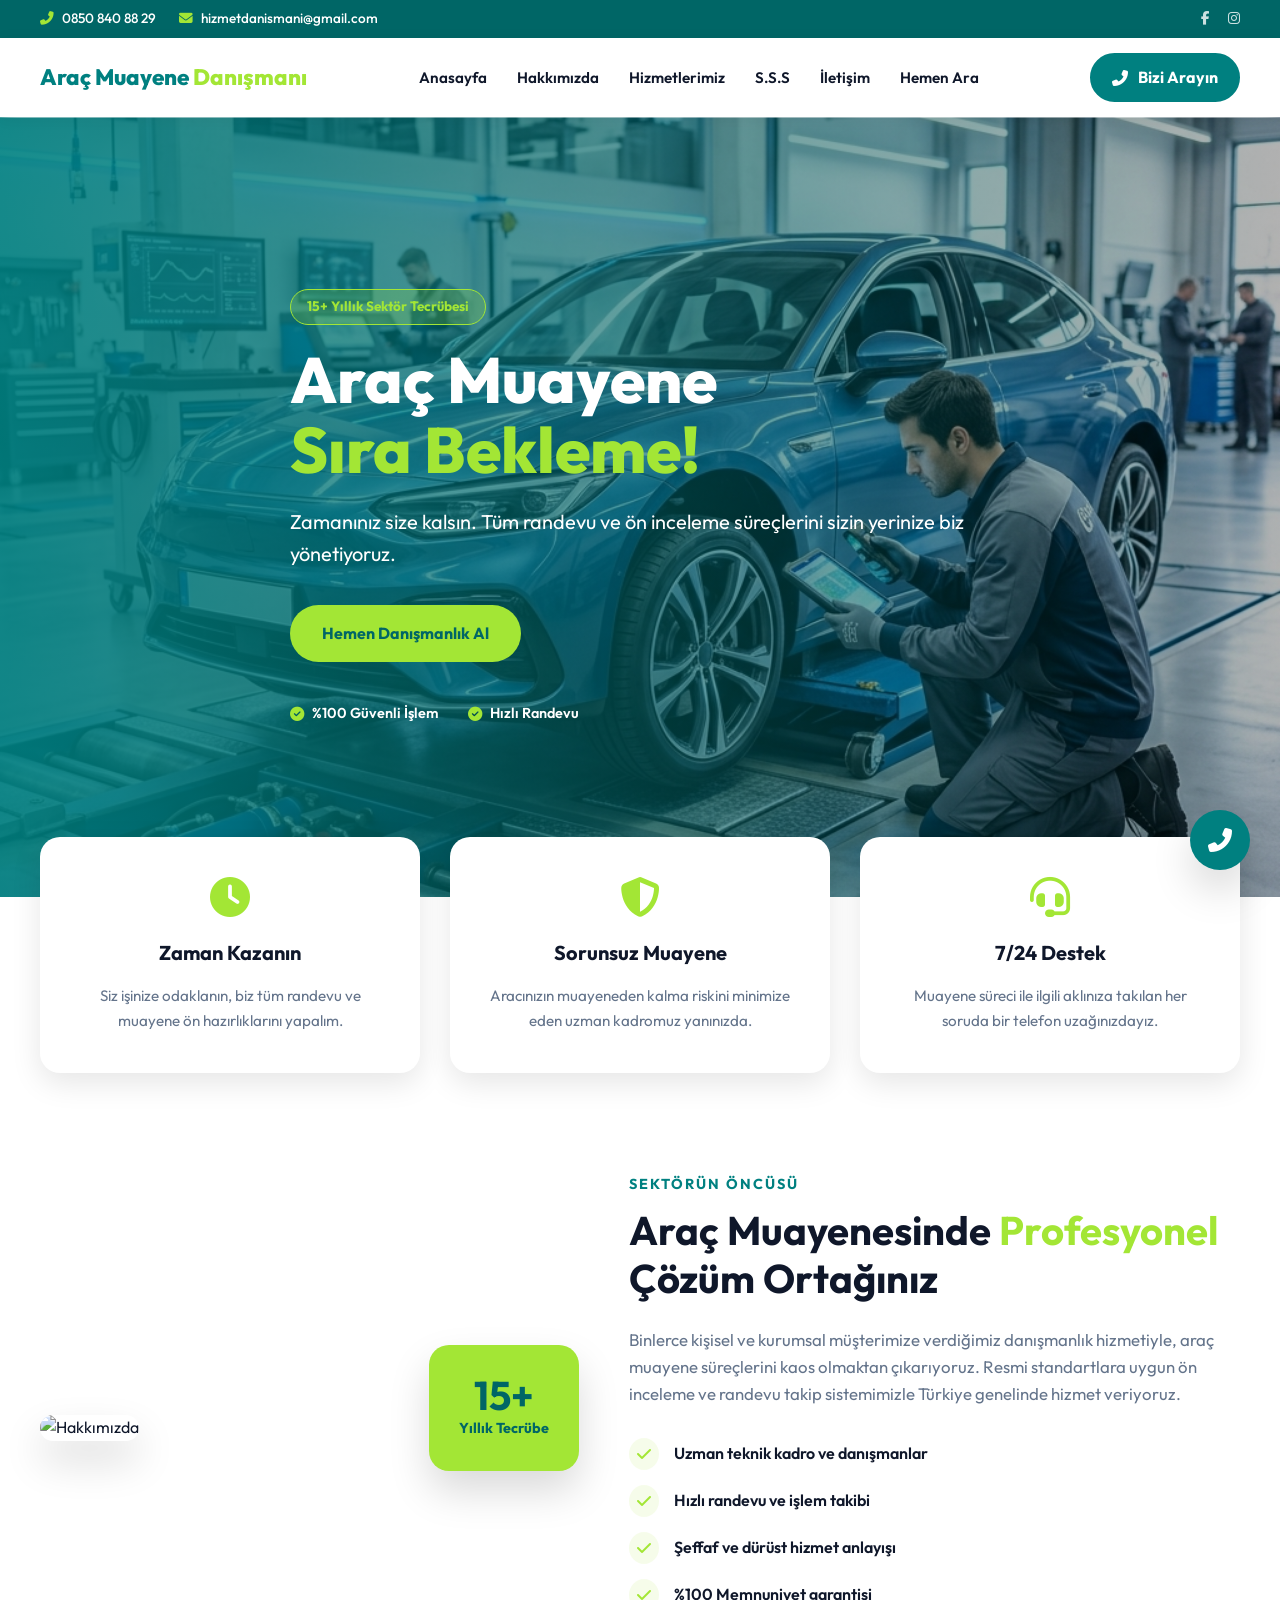
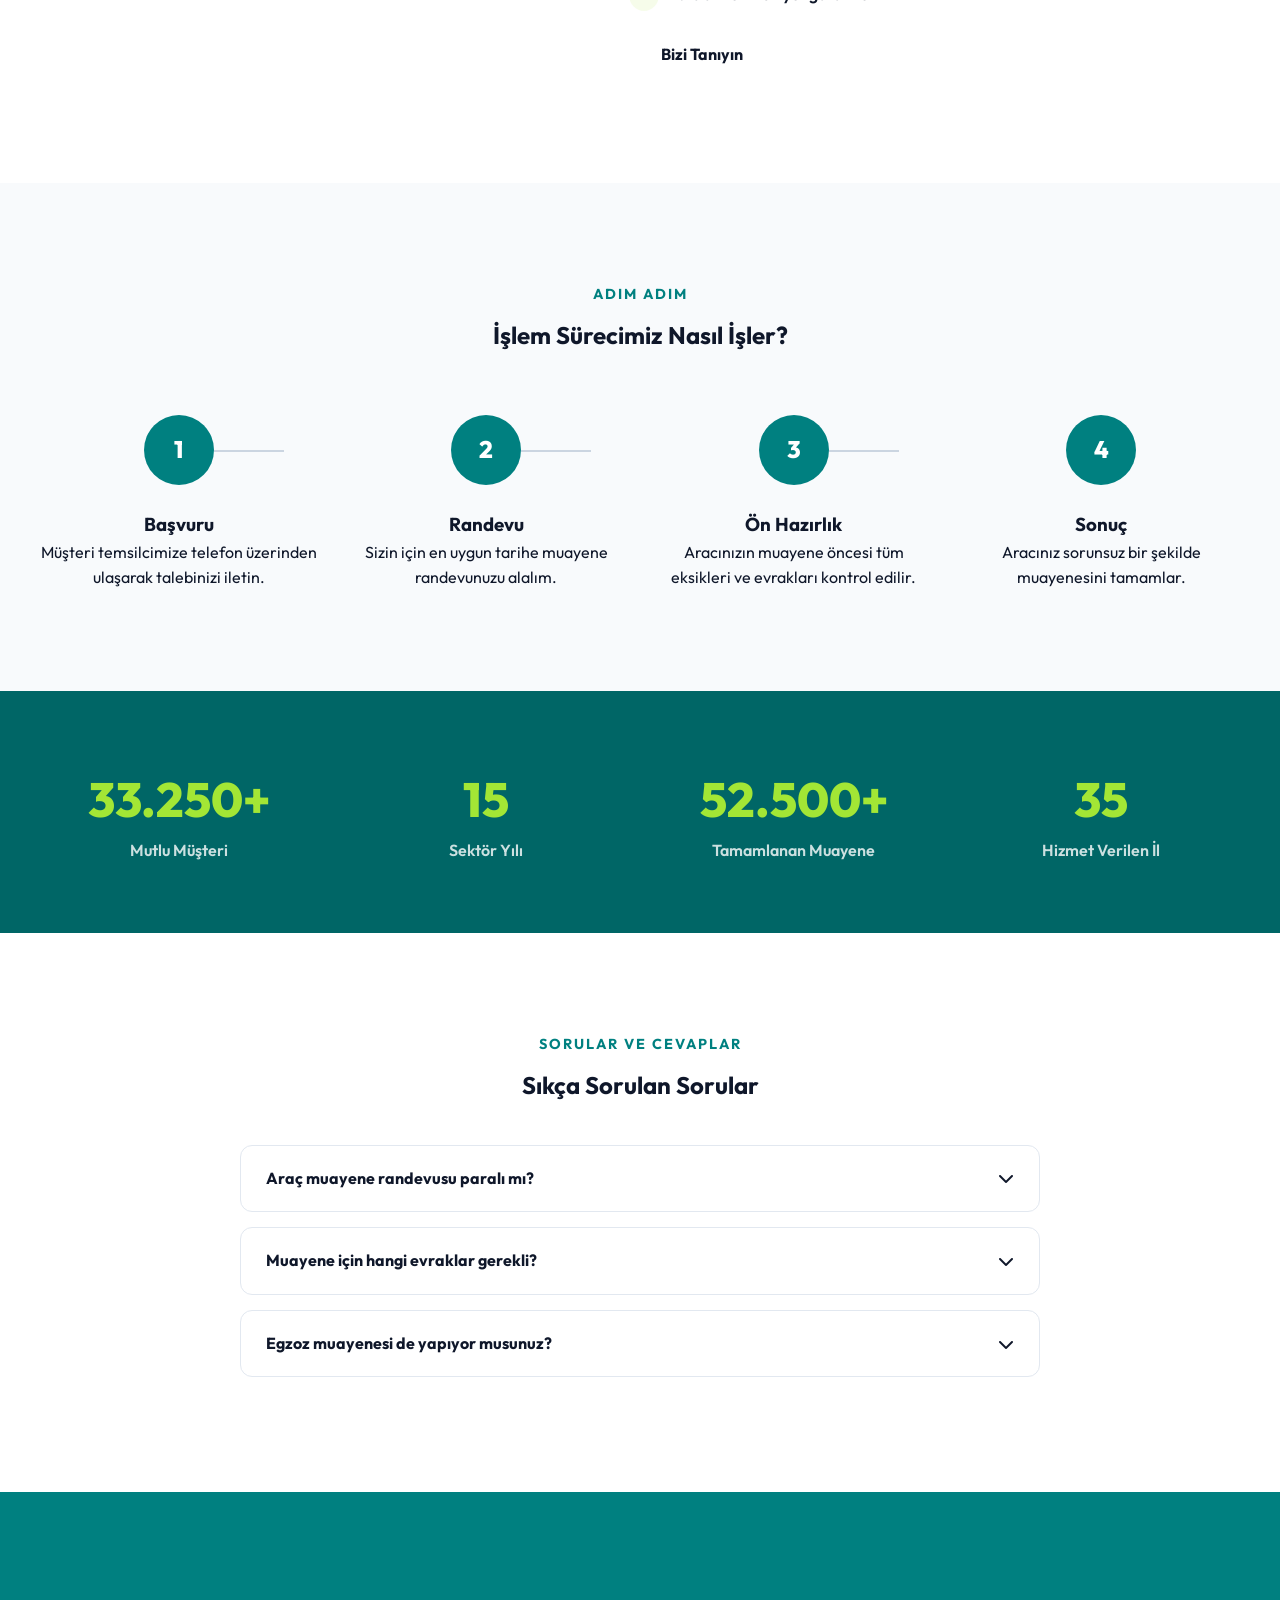
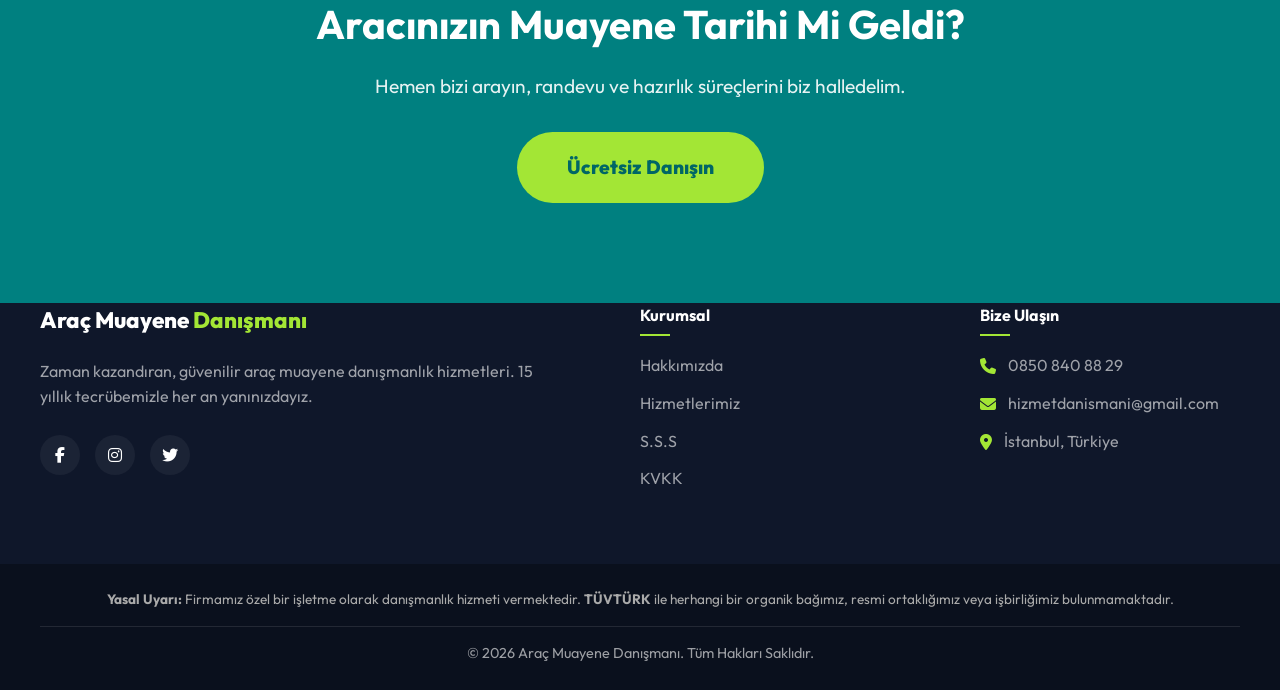
==== index.html @ ea047d19 "refactor: tuvturk kelimeleri kaldirildi" ====
<!DOCTYPE html>
<html lang="tr">

<head>
    <meta charset="UTF-8">
    <meta name="viewport" content="width=device-width, initial-scale=1.0">
    <title>Araç Muayene Danışmanı | Randevu & Ön Muayene Hizmetleri</title>
    <meta name="description"
        content="Araç muayene randevu alma ve danışmanlık hizmetleri. Sıra beklemeden, profesyonel destekle aracınızın muayenesini tamamlayın.">
    <link rel="preconnect" href="https://fonts.googleapis.com">
    <link rel="preconnect" href="https://fonts.gstatic.com" crossorigin>
    <link href="https://fonts.googleapis.com/css2?family=Outfit:wght@300;400;500;600;700;800&display=swap"
        rel="stylesheet">
    <link rel="stylesheet" href="https://cdnjs.cloudflare.com/ajax/libs/font-awesome/6.4.0/css/all.min.css">
    <link rel="stylesheet" href="styles.css">
    <!-- Google tag (gtag.js) -->
    <script async src="https://www.googletagmanager.com/gtag/js?id=AW-17869930121"></script>
    <script>
      window.dataLayer = window.dataLayer || [];
      function gtag(){dataLayer.push(arguments);}
      gtag('js', new Date());

      gtag('config', 'AW-17869930121');
    </script>
</head>

<body>
    <!-- Top Bar -->
    <div class="top-bar">
        <div class="container top-bar-container">
            <div class="top-info">
                <span><i class="fas fa-phone-alt"></i> <a href="tel:08508408829">0850 840 88 29</a></span>
                <span class="hide-mobile"><i class="fas fa-envelope"></i> hizmetdanismani@gmail.com</span>
            </div>
            <div class="top-social hide-mobile">
                <a href="#"><i class="fab fa-facebook-f"></i></a>
                <a href="#"><i class="fab fa-instagram"></i></a>
            </div>
        </div>
    </div>

    <!-- Navbar -->
    <header class="navbar">
        <div class="container navbar-container">
            <a href="#" class="logo">
                <img src="https://muayenedanismanim.com/wp-content/uploads/2023/04/cropped-logo-1.png" alt="Logo"
                    class="logo-img" onerror="this.style.display='none'">
                <span class="logo-text">Araç Muayene <span class="accent">Danışmanı</span></span>
            </a>

            <nav class="nav-links" id="nav-links">
                <ul>
                    <li><a href="#home">Anasayfa</a></li>
                    <li><a href="#hakkimizda">Hakkımızda</a></li>
                    <li><a href="#hizmetler">Hizmetlerimiz</a></li>
                    <li><a href="#sss">S.S.S</a></li>
                    <li><a href="#iletisim">İletişim</a></li>
                    <li class="mobile-only"><a href="tel:08508408829" class="btn-primary">Hemen Ara</a></li>
                </ul>
            </nav>

            <div class="nav-actions">
                <a href="tel:08508408829" class="btn-call hide-mobile">
                    <i class="fas fa-phone-alt"></i>
                    <span>Bizi Arayın</span>
                </a>
                <button class="menu-toggle" id="menu-toggle">
                    <i class="fas fa-bars"></i>
                </button>
            </div>
        </div>
    </header>

    <!-- Hero Section -->
    <section id="home" class="hero">
        <div class="hero-bg">
            <!-- Using the generated high-quality image -->
            <img src="vehicle_inspection_hero_1774608083558.png" alt="Araç Muayene">
        </div>
        <div class="hero-overlay"></div>
        <div class="container hero-container">
            <div class="hero-content">
                <div class="badge fade-in">15+ Yıllık Sektör Tecrübesi</div>
                <h1 class="fade-in-up">Araç Muayene <br><span class="highlight">Sıra Bekleme!</span></h1>
                <p class="fade-in-up">Zamanınız size kalsın. Tüm randevu ve ön inceleme süreçlerini sizin
                    yerinize biz yönetiyoruz.</p>
                <div class="hero-btns fade-in-up">
                    <a href="tel:08508408829" class="btn btn-lime">Hemen Danışmanlık Al</a>
                </div>
                <div class="hero-trust fade-in-up">
                    <div class="trust-item">
                        <i class="fas fa-check-circle"></i>
                        <span>%100 Güvenli İşlem</span>
                    </div>
                    <div class="trust-item">
                        <i class="fas fa-check-circle"></i>
                        <span>Hızlı Randevu</span>
                    </div>
                </div>
            </div>
        </div>
    </section>

    <!-- Info Cards -->
    <section class="info-cards">
        <div class="container grid-3">
            <div class="info-card reveal">
                <i class="fas fa-clock"></i>
                <h3>Zaman Kazanın</h3>
                <p>Siz işinize odaklanın, biz tüm randevu ve muayene ön hazırlıklarını yapalım.</p>
            </div>
            <div class="info-card reveal">
                <i class="fas fa-shield-alt"></i>
                <h3>Sorunsuz Muayene</h3>
                <p>Aracınızın muayeneden kalma riskini minimize eden uzman kadromuz yanınızda.</p>
            </div>
            <div class="info-card reveal">
                <i class="fas fa-headset"></i>
                <h3>7/24 Destek</h3>
                <p>Muayene süreci ile ilgili aklınıza takılan her soruda bir telefon uzağınızdayız.</p>
            </div>
        </div>
    </section>

    <!-- Hakkımızda -->
    <section id="hakkimizda" class="about">
        <div class="container about-container">
            <div class="about-image reveal">
                <img src="https://images.unsplash.com/photo-1486006396193-47101a521a0b?auto=format&fit=crop&q=80&w=1000"
                    alt="Hakkımızda" class="rounded">
                <div class="experience-badge">
                    <strong>15+</strong>
                    <span>Yıllık Tecrübe</span>
                </div>
            </div>
            <div class="about-text reveal">
                <span class="sub-title">Sektörün Öncüsü</span>
                <h2>Araç Muayenesinde <span class="accent">Profesyonel</span> Çözüm Ortağınız</h2>
                <p>Binlerce kişisel ve kurumsal müşterimize verdiğimiz danışmanlık hizmetiyle, araç muayene süreçlerini
                    kaos olmaktan çıkarıyoruz. Resmi standartlara uygun ön inceleme ve randevu takip sistemimizle
                    Türkiye genelinde hizmet veriyoruz.</p>
                <ul class="check-list">
                    <li><i class="fas fa-check"></i> Uzman teknik kadro ve danışmanlar</li>
                    <li><i class="fas fa-check"></i> Hızlı randevu ve işlem takibi</li>
                    <li><i class="fas fa-check"></i> Şeffaf ve dürüst hizmet anlayışı</li>
                    <li><i class="fas fa-check"></i> %100 Memnuniyet garantisi</li>
                </ul>
                <a href="tel:08508408829" class="btn btn-primary">Bizi Tanıyın</a>
            </div>
        </div>
    </section>

    <!-- İşlem Süreci -->
    <section id="hizmetler" class="process-section">
        <div class="container text-center">
            <span class="sub-title">Adım Adım</span>
            <h2>İşlem Sürecimiz Nasıl İşler?</h2>
            <div class="process-grid">
                <div class="process-item reveal">
                    <div class="process-icon">1</div>
                    <h3>Başvuru</h3>
                    <p>Müşteri temsilcimize telefon üzerinden ulaşarak talebinizi iletin.</p>
                </div>
                <div class="process-item reveal">
                    <div class="process-icon">2</div>
                    <h3>Randevu</h3>
                    <p>Sizin için en uygun tarihe muayene randevunuzu alalım.</p>
                </div>
                <div class="process-item reveal">
                    <div class="process-icon">3</div>
                    <h3>Ön Hazırlık</h3>
                    <p>Aracınızın muayene öncesi tüm eksikleri ve evrakları kontrol edilir.</p>
                </div>
                <div class="process-item reveal">
                    <div class="process-icon">4</div>
                    <h3>Sonuç</h3>
                    <p>Aracınız sorunsuz bir şekilde muayenesini tamamlar.</p>
                </div>
            </div>
        </div>
    </section>

    <!-- Stats Counter -->
    <section class="counter-section">
        <div class="container grid-4">
            <div class="counter-item">
                <div class="number" data-target="95000">0</div>
                <p>Mutlu Müşteri</p>
            </div>
            <div class="counter-item">
                <div class="number" data-target="15">0</div>
                <p>Sektör Yılı</p>
            </div>
            <div class="counter-item">
                <div class="number" data-target="150000">0</div>
                <p>Tamamlanan Muayene</p>
            </div>
            <div class="counter-item">
                <div class="number" data-target="81">0</div>
                <p>Hizmet Verilen İl</p>
            </div>
        </div>
    </section>

    <!-- SSS -->
    <section id="sss" class="faq">
        <div class="container">
            <div class="text-center">
                <span class="sub-title">Sorular ve Cevaplar</span>
                <h2>Sıkça Sorulan Sorular</h2>
            </div>
            <div class="faq-container reveal">
                <div class="faq-item">
                    <div class="faq-question">
                        <span>Araç muayene randevusu paralı mı?</span>
                        <i class="fas fa-chevron-down"></i>
                    </div>
                    <div class="faq-answer">
                        <p>Resmi internet sitesi üzerinden randevu almak ücretsizdir. Bizim verdiğimiz hizmet;
                            randevu takibi, muayene öncesi teknik danışmanlık ve süreç yönetimi içeren bir danışmanlık
                            hizmetidir.</p>
                    </div>
                </div>
                <div class="faq-item">
                    <div class="faq-question">
                        <span>Muayene için hangi evraklar gerekli?</span>
                        <i class="fas fa-chevron-down"></i>
                    </div>
                    <div class="faq-answer">
                        <p>Ruhsat, geçerli trafik sigortası ve temsil ettiğiniz şahıs/firma adına gerekli belgeler
                            gereklidir. Danışmanlarımız size özel döküman listesini iletecektir.</p>
                    </div>
                </div>
                <div class="faq-item">
                    <div class="faq-question">
                        <span>Egzoz muayenesi de yapıyor musunuz?</span>
                        <i class="fas fa-chevron-down"></i>
                    </div>
                    <div class="faq-answer">
                        <p>Egzoz emisyon ölçümü süreçleri hakkında sizi bilgilendiriyor ve en hızlı şekilde çözüm
                            almanızı sağlıyoruz.</p>
                    </div>
                </div>
            </div>
        </div>
    </section>

    <!-- CTA Banner -->
    <section class="cta-banner">
        <div class="container text-center">
            <h2>Aracınızın Muayene Tarihi Mi Geldi?</h2>
            <p>Hemen bizi arayın, randevu ve hazırlık süreçlerini biz halledelim.</p>
            <a href="tel:08508408829" class="btn btn-lime-big">Ücretsiz Danışın</a>
        </div>
    </section>

    <!-- Footer -->
    <footer id="iletisim" class="footer">
        <div class="container footer-grid">
            <div class="footer-brand">
                <h3 class="logo-text">Araç Muayene <span class="accent">Danışmanı</span></h3>
                <p>Zaman kazandıran, güvenilir araç muayene danışmanlık hizmetleri. 15 yıllık tecrübemizle her an
                    yanınızdayız.</p>
                <div class="social-links-footer">
                    <a href="#"><i class="fab fa-facebook-f"></i></a>
                    <a href="#"><i class="fab fa-instagram"></i></a>
                    <a href="#"><i class="fab fa-twitter"></i></a>
                </div>
            </div>
            <div class="footer-links">
                <h4>Kurumsal</h4>
                <ul>
                    <li><a href="#hakkimizda">Hakkımızda</a></li>
                    <li><a href="#hizmetler">Hizmetlerimiz</a></li>
                    <li><a href="#sss">S.S.S</a></li>
                    <li><a href="#">KVKK</a></li>
                </ul>
            </div>
            <div class="footer-contact">
                <h4>Bize Ulaşın</h4>
                <ul>
                    <li><i class="fas fa-phone"></i> <a href="tel:08508408829">0850 840 88 29</a></li>
                    <li><i class="fas fa-envelope"></i> hizmetdanismani@gmail.com</li>
                    <li><i class="fas fa-map-marker-alt"></i> İstanbul, Türkiye</li>
                </ul>
            </div>
        </div>
        <div class="footer-bottom">
            <div class="container">
                <p
                    style="color: #aaa; font-size: 0.85rem; margin-bottom: 15px; border-bottom: 1px solid rgba(255, 255, 255, 0.1); padding-bottom: 15px;">
                    <strong>Yasal Uyarı:</strong> Firmamız özel bir işletme olarak danışmanlık hizmeti vermektedir.
                    <strong>TÜVTÜRK</strong> ile herhangi bir organik bağımız, resmi ortaklığımız veya işbirliğimiz
                    bulunmamaktadır.
                </p>
                <p>&copy; 2026 Araç Muayene Danışmanı. Tüm Hakları Saklıdır.</p>
            </div>
        </div>
    </footer>

    <!-- Floating Actions -->
    <div class="floating-container">
        <a href="tel:08508408829" class="floating-btn phone-btn" title="Bizi Arayın">
            <i class="fas fa-phone-alt"></i>
            <span class="btn-tooltip">Hemen Ara!</span>
        </a>
    </div>

    <script src="main.js"></script>
</body>

</html>
---- styles.css ----
:root {
    --primary: #008080;
    /* Teal */
    --primary-dark: #006666;
    --primary-light: #00a0a0;
    --secondary: #A3E635;
    /* Lime Green */
    --secondary-dark: #84CC16;
    --white: #ffffff;
    --black: #0f172a;
    --gray-light: #f8fafc;
    --gray: #64748b;
    --accent: #EAB308;
    --shadow: 0 10px 30px rgba(0, 0, 0, 0.1);
    --shadow-lg: 0 20px 40px rgba(0, 0, 0, 0.15);
    --transition: all 0.4s cubic-bezier(0.165, 0.84, 0.44, 1);
}

* {
    margin: 0;
    padding: 0;
    box-sizing: border-box;
}

body {
    font-family: 'Outfit', sans-serif;
    color: var(--black);
    line-height: 1.6;
    overflow-x: hidden;
    background: var(--white);
    scroll-behavior: smooth;
}

.container {
    max-width: 1240px;
    margin: 0 auto;
    padding: 0 20px;
}

img {
    max-width: 100%;
    height: auto;
}

a {
    text-decoration: none;
    color: inherit;
    transition: var(--transition);
}

ul {
    list-style: none;
}

.text-center {
    text-align: center;
}

.accent {
    color: var(--secondary);
}

.sub-title {
    display: block;
    font-weight: 700;
    font-size: 0.9rem;
    color: var(--primary);
    text-transform: uppercase;
    margin-bottom: 10px;
    letter-spacing: 2px;
}

/* ========== TOP BAR ========== */
.top-bar {
    background: var(--primary-dark);
    color: var(--white);
    padding: 8px 0;
    font-size: 0.85rem;
    font-weight: 500;
}

.top-bar-container {
    display: flex;
    justify-content: space-between;
    align-items: center;
}

.top-info span {
    margin-right: 20px;
}

.top-info i {
    color: var(--secondary);
    margin-right: 5px;
}

.top-social a {
    margin-left: 15px;
    opacity: 0.8;
}

.top-social a:hover {
    opacity: 1;
    color: var(--secondary);
}

/* ========== NAVBAR ========== */
.navbar {
    background: rgba(255, 255, 255, 0.95);
    backdrop-filter: blur(10px);
    padding: 15px 0;
    position: sticky;
    top: 0;
    z-index: 1000;
    box-shadow: 0 2px 15px rgba(0, 0, 0, 0.05);
}

.navbar-container {
    display: flex;
    justify-content: space-between;
    align-items: center;
}

.logo-text {
    font-size: 1.4rem;
    font-weight: 800;
    color: var(--primary);
}

.nav-links ul {
    display: flex;
    gap: 30px;
}

.nav-links a {
    font-weight: 600;
    font-size: 0.95rem;
    color: var(--black);
}

.nav-links a:hover {
    color: var(--primary);
}

.btn-call {
    background: var(--primary);
    color: var(--white);
    padding: 10px 20px;
    border-radius: 50px;
    font-weight: 700;
    display: flex;
    align-items: center;
    gap: 10px;
    border: 2px solid var(--primary);
}

.btn-call:hover {
    background: transparent;
    color: var(--primary);
}

.menu-toggle {
    display: none;
    font-size: 1.5rem;
    background: none;
    border: none;
    cursor: pointer;
}

/* ========== HERO ========== */
.hero {
    height: calc(100vh - 120px);
    min-height: 600px;
    position: relative;
    display: flex;
    align-items: center;
    color: var(--white);
    overflow: hidden;
}

.hero-bg {
    position: absolute;
    top: 0;
    left: 0;
    width: 100%;
    height: 100%;
    z-index: -1;
}

.hero-bg img {
    width: 100%;
    height: 100%;
    object-fit: cover;
}

.hero-overlay {
    position: absolute;
    top: 0;
    left: 0;
    width: 100%;
    height: 100%;
    background: linear-gradient(to right, rgba(0, 128, 128, 0.9), rgba(0, 0, 0, 0.3));
    z-index: 0;
}

.hero-container {
    position: relative;
    z-index: 1;
}

.hero-content {
    max-width: 700px;
}

.hero-content h1 {
    font-size: 4rem;
    font-weight: 800;
    line-height: 1.1;
    margin-bottom: 20px;
}

.hero-content .highlight {
    color: var(--secondary);
}

.hero-content p {
    font-size: 1.25rem;
    margin-bottom: 35px;
    font-weight: 400;
    opacity: 0.9;
}

.badge {
    display: inline-block;
    background: rgba(163, 230, 53, 0.2);
    border: 1px solid var(--secondary);
    color: var(--secondary);
    padding: 6px 16px;
    border-radius: 50px;
    font-weight: 700;
    font-size: 0.85rem;
    margin-bottom: 20px;
}

.btn {
    padding: 16px 32px;
    border-radius: 50px;
    font-weight: 700;
    display: inline-block;
    font-size: 1rem;
}

.btn-lime {
    background: var(--secondary);
    color: var(--primary-dark);
}

.btn-lime:hover {
    background: var(--white);
    transform: translateY(-5px);
    box-shadow: 0 10px 20px rgba(163, 230, 53, 0.3);
}

.btn-outline {
    border: 2px solid var(--white);
    color: var(--white);
    margin-left: 20px;
}

.btn-outline:hover {
    background: var(--white);
    color: var(--primary);
}

.hero-trust {
    display: flex;
    gap: 30px;
    margin-top: 40px;
}

.trust-item {
    display: flex;
    align-items: center;
    gap: 8px;
    font-weight: 600;
    font-size: 0.9rem;
}

.trust-item i {
    color: var(--secondary);
}

/* ========== INFO CARDS ========== */
.info-cards {
    padding: 0;
    margin-top: -60px;
    position: relative;
    z-index: 10;
}

.grid-3 {
    display: grid;
    grid-template-columns: repeat(3, 1fr);
    gap: 30px;
}

.info-card {
    background: var(--white);
    padding: 40px;
    border-radius: 20px;
    box-shadow: var(--shadow);
    text-align: center;
    transition: var(--transition);
}

.info-card:hover {
    transform: translateY(-10px);
    box-shadow: var(--shadow-lg);
}

.info-card i {
    font-size: 2.5rem;
    color: var(--secondary);
    margin-bottom: 20px;
    display: block;
}

.info-card h3 {
    font-size: 1.25rem;
    margin-bottom: 15px;
}

.info-card p {
    color: var(--gray);
    font-size: 0.95rem;
}

/* ========== ABOUT SECTION ========== */
section {
    padding: 100px 0;
}

.about-container {
    display: flex;
    align-items: center;
    gap: 80px;
}

.about-image {
    flex: 1;
    position: relative;
}

.rounded {
    border-radius: 30px;
    box-shadow: var(--shadow-lg);
}

.experience-badge {
    position: absolute;
    bottom: -30px;
    right: -30px;
    background: var(--secondary);
    padding: 30px;
    border-radius: 20px;
    text-align: center;
    box-shadow: var(--shadow-lg);
}

.experience-badge strong {
    font-size: 2.5rem;
    display: block;
    line-height: 1;
    color: var(--primary-dark);
}

.experience-badge span {
    font-weight: 700;
    font-size: 0.9rem;
    color: var(--primary-dark);
}

.about-text {
    flex: 1.2;
}

.about-text h2 {
    font-size: 2.5rem;
    margin-bottom: 25px;
    line-height: 1.2;
}

.about-text p {
    margin-bottom: 30px;
    color: var(--gray);
    font-size: 1.05rem;
}

.check-list li {
    margin-bottom: 15px;
    font-weight: 600;
    display: flex;
    align-items: center;
    gap: 15px;
}

.check-list i {
    color: var(--secondary);
    background: rgba(163, 230, 53, 0.1);
    padding: 8px;
    border-radius: 50%;
}

/* ========== PROCESS SECTION ========== */
.process-section {
    background: var(--gray-light);
}

.process-grid {
    display: grid;
    grid-template-columns: repeat(4, 1fr);
    gap: 30px;
    margin-top: 60px;
}

.process-item {
    text-align: center;
}

.process-icon {
    width: 70px;
    height: 70px;
    background: var(--primary);
    color: var(--white);
    border-radius: 50%;
    display: flex;
    align-items: center;
    justify-content: center;
    font-size: 1.5rem;
    font-weight: 800;
    margin: 0 auto 25px;
    position: relative;
}

.process-item:not(:last-child) .process-icon::after {
    content: '';
    position: absolute;
    top: 50%;
    left: 100%;
    width: 100%;
    height: 2px;
    background: #cbd5e1;
    z-index: -1;
}

/* ========== STATS COUNTER ========== */
.counter-section {
    background: var(--primary-dark);
    color: var(--white);
    text-align: center;
    padding: 70px 0;
}

.grid-4 {
    display: grid;
    grid-template-columns: repeat(4, 1fr);
    gap: 30px;
}

.counter-item .number {
    font-size: 3rem;
    font-weight: 800;
    color: var(--secondary);
}

.counter-item p {
    font-weight: 600;
    opacity: 0.8;
}

/* ========== FAQ ========== */
.faq-container {
    max-width: 800px;
    margin: 40px auto 0;
}

.faq-item {
    background: var(--white);
    border: 1px solid #e2e8f0;
    border-radius: 12px;
    margin-bottom: 15px;
    overflow: hidden;
}

.faq-question {
    padding: 20px 25px;
    display: flex;
    justify-content: space-between;
    align-items: center;
    cursor: pointer;
    font-weight: 700;
    transition: var(--transition);
}

.faq-question:hover {
    background: #f1f5f9;
}

.faq-answer {
    padding: 0 25px;
    max-height: 0;
    overflow: hidden;
    transition: all 0.4s ease;
    background: #f8fafc;
}

.faq-item.active .faq-answer {
    padding: 20px 25px;
    max-height: 200px;
}

.faq-item.active .faq-question i {
    transform: rotate(180deg);
    color: var(--primary);
}

/* ========== CTA BANNER ========== */
.cta-banner {
    background: var(--primary);
    color: var(--white);
    position: relative;
}

.cta-banner h2 {
    font-size: 2.5rem;
    margin-bottom: 15px;
}

.cta-banner p {
    font-size: 1.2rem;
    margin-bottom: 30px;
    opacity: 0.9;
}

.btn-lime-big {
    background: var(--secondary);
    color: var(--primary-dark);
    padding: 20px 50px;
    font-size: 1.2rem;
    border-radius: 50px;
    font-weight: 800;
    display: inline-block;
}

.btn-lime-big:hover {
    transform: scale(1.05);
    box-shadow: var(--shadow-lg);
}

/* ========== FOOTER ========== */
.footer {
    background: var(--black);
    color: rgba(255, 255, 255, 0.6);
    padding-bottom: 0;
}

.footer-grid {
    display: grid;
    grid-template-columns: 2fr 1fr 1fr;
    gap: 80px;
    padding-bottom: 60px;
}

.footer-brand h3 {
    color: var(--white);
    margin-bottom: 20px;
}

.social-links-footer {
    display: flex;
    gap: 15px;
    margin-top: 25px;
}

.social-links-footer a {
    width: 40px;
    height: 40px;
    background: rgba(255, 255, 255, 0.05);
    border-radius: 50%;
    display: flex;
    align-items: center;
    justify-content: center;
    color: var(--white);
}

.social-links-footer a:hover {
    background: var(--secondary);
    color: var(--primary-dark);
}

.footer h4 {
    color: var(--white);
    margin-bottom: 25px;
    font-weight: 700;
    position: relative;
}

.footer h4::after {
    content: '';
    position: absolute;
    left: 0;
    bottom: -8px;
    width: 30px;
    height: 2px;
    background: var(--secondary);
}

.footer ul li {
    margin-bottom: 12px;
}

.footer ul li a:hover {
    color: var(--white);
    padding-left: 5px;
}

.footer-contact li {
    display: flex;
    align-items: flex-start;
    gap: 12px;
    margin-bottom: 20px;
}

.footer-contact i {
    color: var(--secondary);
    margin-top: 5px;
}

.footer-bottom {
    background: rgba(0, 0, 0, 0.3);
    padding: 25px 0;
    text-align: center;
    font-size: 0.9rem;
}

/* ========== FLOATING ACTIONS ========== */
.floating-container {
    position: fixed;
    bottom: 30px;
    right: 30px;
    display: flex;
    flex-direction: column;
    gap: 15px;
    z-index: 1000;
}

.floating-btn {
    width: 60px;
    height: 60px;
    border-radius: 50%;
    display: flex;
    align-items: center;
    justify-content: center;
    font-size: 1.5rem;
    color: var(--white);
    box-shadow: var(--shadow-lg);
    transition: var(--transition);
}

.phone-btn {
    background: var(--primary);
}

.whatsapp-btn {
    background: #25d366;
}

.floating-btn:hover {
    transform: scale(1.1) rotate(5deg);
}

.btn-tooltip {
    position: absolute;
    right: 80px;
    background: var(--primary);
    color: var(--white);
    padding: 8px 16px;
    border-radius: 10px;
    font-size: 0.85rem;
    font-weight: 700;
    white-space: nowrap;
    visibility: hidden;
    opacity: 0;
    transition: 0.3s;
}

.floating-btn:hover .btn-tooltip {
    visibility: visible;
    opacity: 1;
    right: 75px;
}

/* ========== RESPONSIVE ========== */
@media (max-width: 1024px) {
    .hero-content h1 {
        font-size: 3rem;
    }

    .grid-3 {
        grid-template-columns: repeat(2, 1fr);
    }

    .about-container {
        flex-direction: column;
        gap: 50px;
    }

    .process-grid {
        grid-template-columns: repeat(2, 1fr);
    }

    .process-item:nth-child(even) .process-icon::after {
        display: none;
    }
}

@media (max-width: 768px) {
    .hide-mobile {
        display: none;
    }

    .navbar-container {
        padding: 0 15px;
    }

    .menu-toggle {
        display: block;
    }

    .nav-links {
        position: fixed;
        top: 100%;
        left: 0;
        width: 100%;
        background: var(--white);
        padding: 30px;
        display: none;
        box-shadow: var(--shadow);
    }

    .nav-links.active {
        display: block;
    }

    .nav-links ul {
        flex-direction: column;
        gap: 15px;
        text-align: center;
    }

    .hero-content h1 {
        font-size: 2.5rem;
    }

    .hero-btns {
        flex-direction: column;
        gap: 15px;
    }

    .btn-outline {
        margin-left: 0;
    }

    .grid-4 {
        grid-template-columns: repeat(2, 1fr);
    }

    .footer-grid {
        grid-template-columns: 1fr;
        gap: 40px;
    }
}

/* Animations */
.reveal {
    opacity: 0;
    transform: translateY(40px);
    transition: 0.8s ease-out;
}

.reveal.active {
    opacity: 1;
    transform: translateY(0);
}

@keyframes fadeInUp {
    from {
        opacity: 0;
        transform: translateY(30px);
    }

    to {
        opacity: 1;
        transform: translateY(0);
    }
}

.fade-in-up {
    animation: fadeInUp 0.8s ease forwards;
}
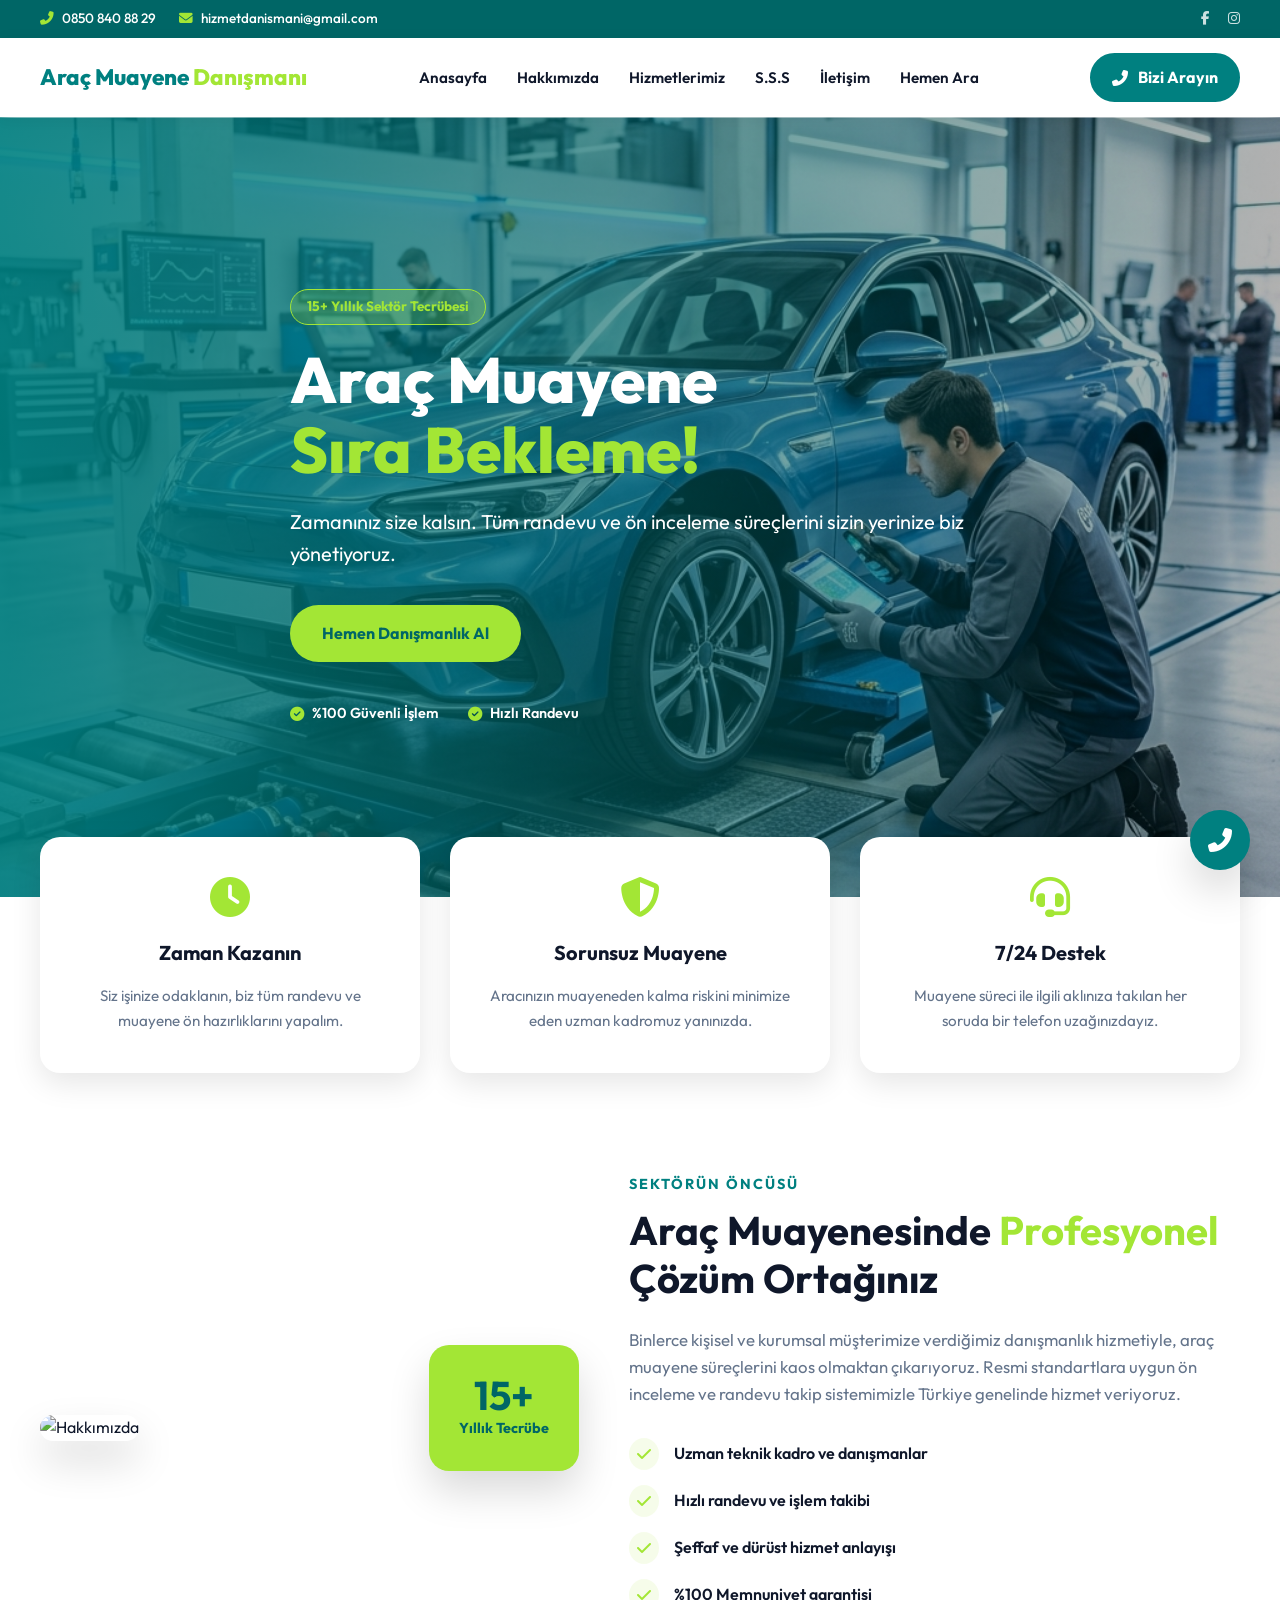
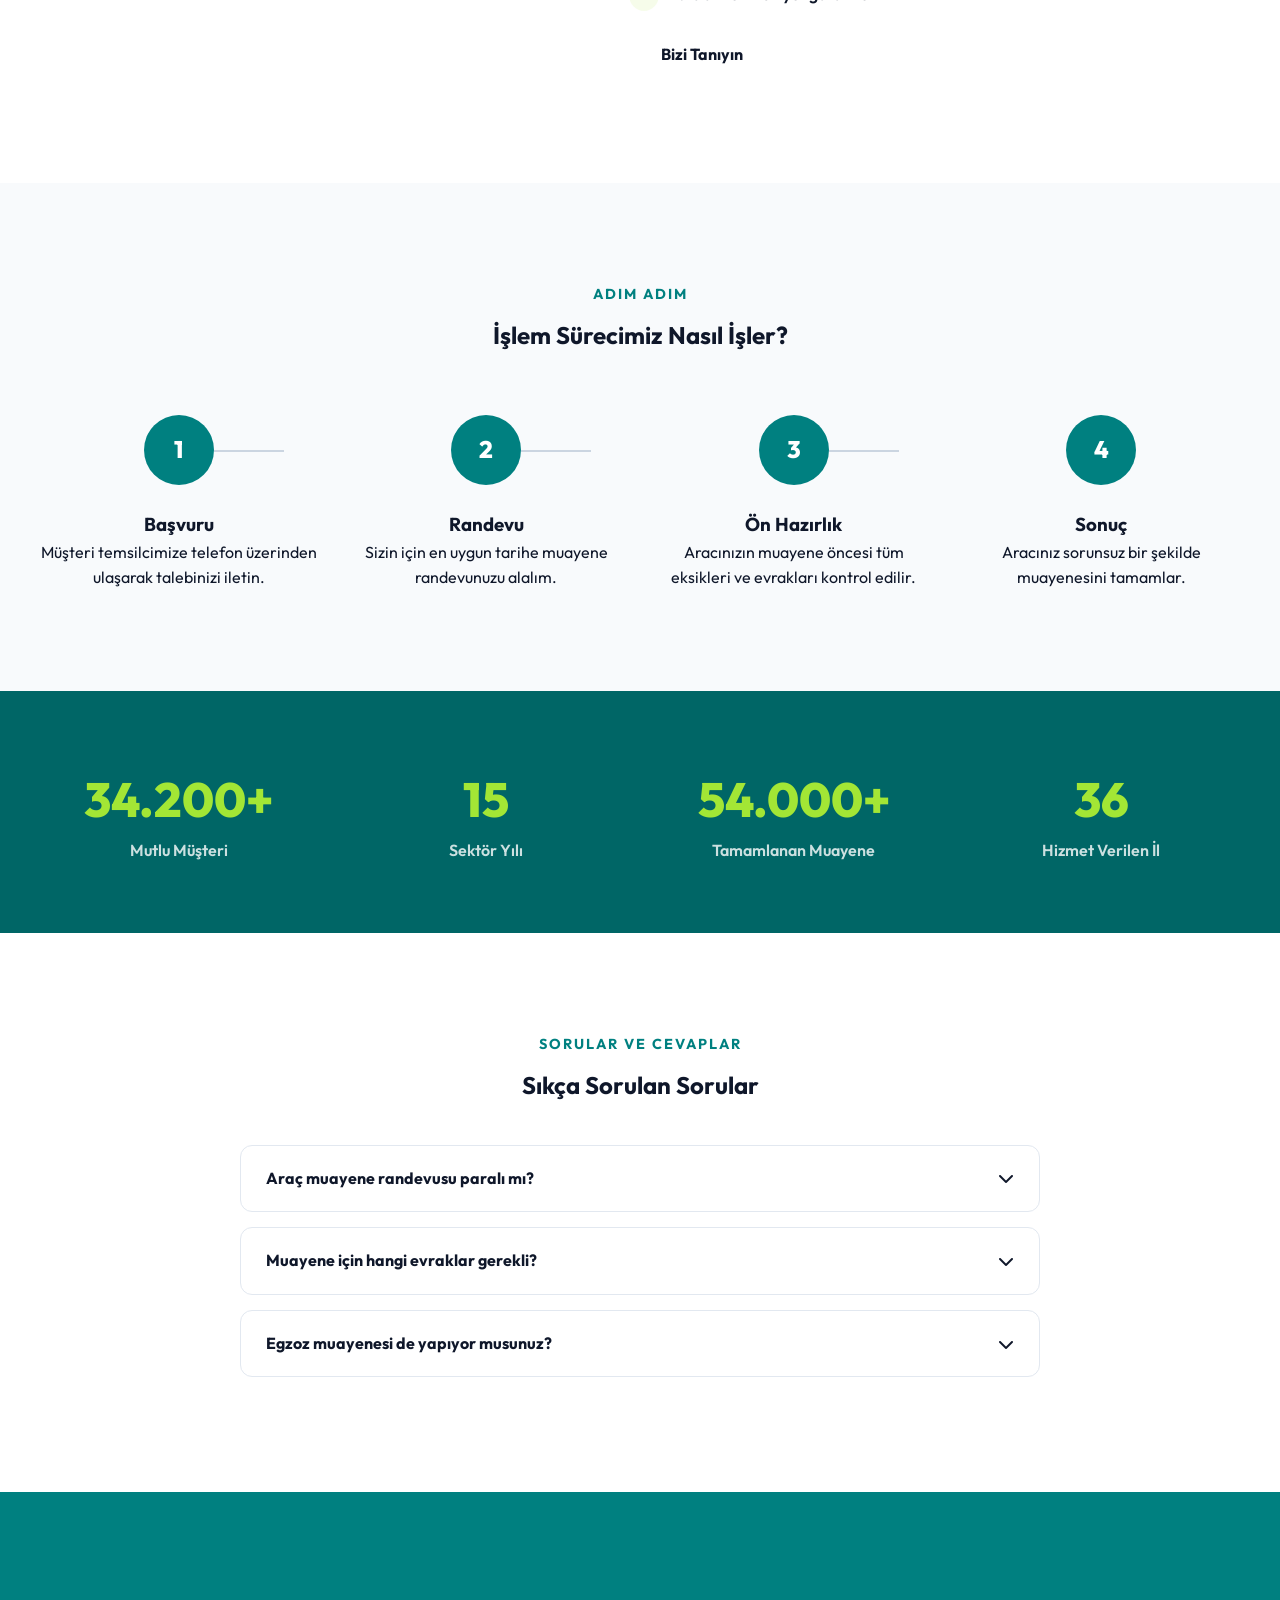
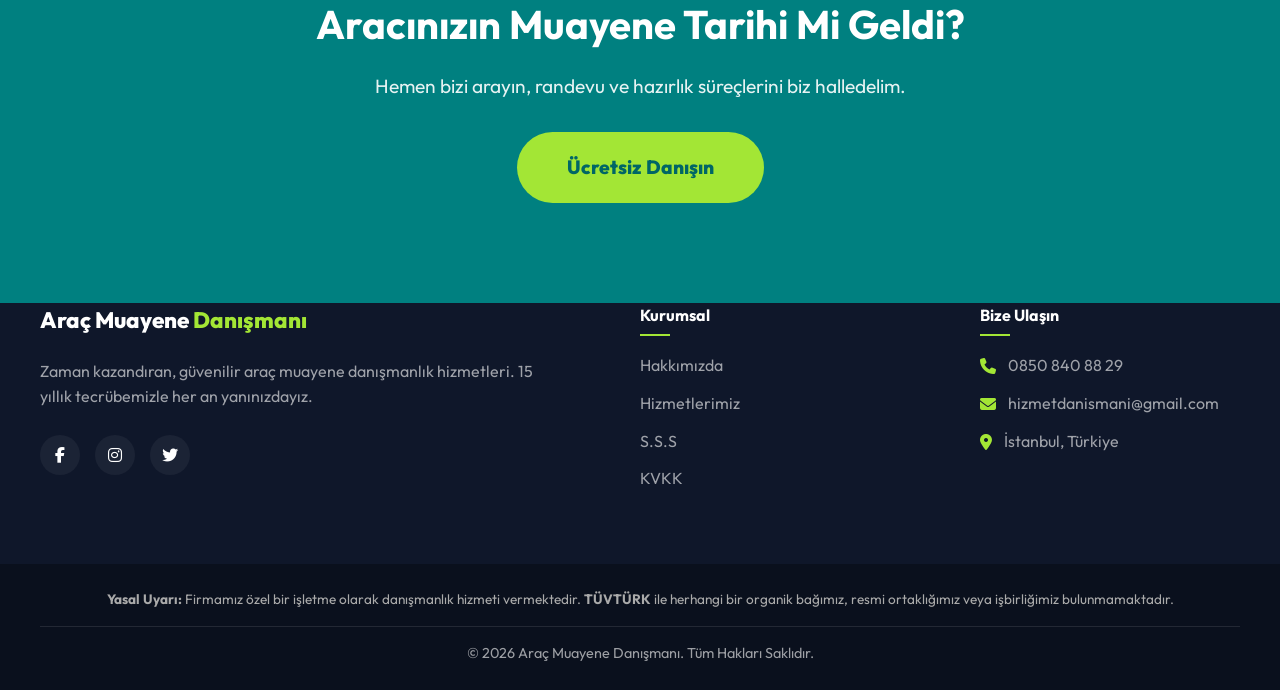
==== commit 3e293959: "Add Google Ads tag and conversion tracking snippet" ====
--- a/index.html
+++ b/index.html
@@ -16,11 +16,15 @@
     <!-- Google tag (gtag.js) -->
     <script async src="https://www.googletagmanager.com/gtag/js?id=AW-17869930121"></script>
     <script>
-      window.dataLayer = window.dataLayer || [];
-      function gtag(){dataLayer.push(arguments);}
-      gtag('js', new Date());
-
-      gtag('config', 'AW-17869930121');
+        window.dataLayer = window.dataLayer || [];
+        function gtag() { dataLayer.push(arguments); }
+        gtag('js', new Date());
+        gtag('config', 'AW-17869930121');
+    </script>
+
+    <!-- Event snippet for Sayfa görüntüleme conversion page -->
+    <script>
+        gtag('event', 'conversion', { 'send_to': 'AW-17869930121/yLARCOumsOwbEIn9hclC' });
     </script>
 </head>
 
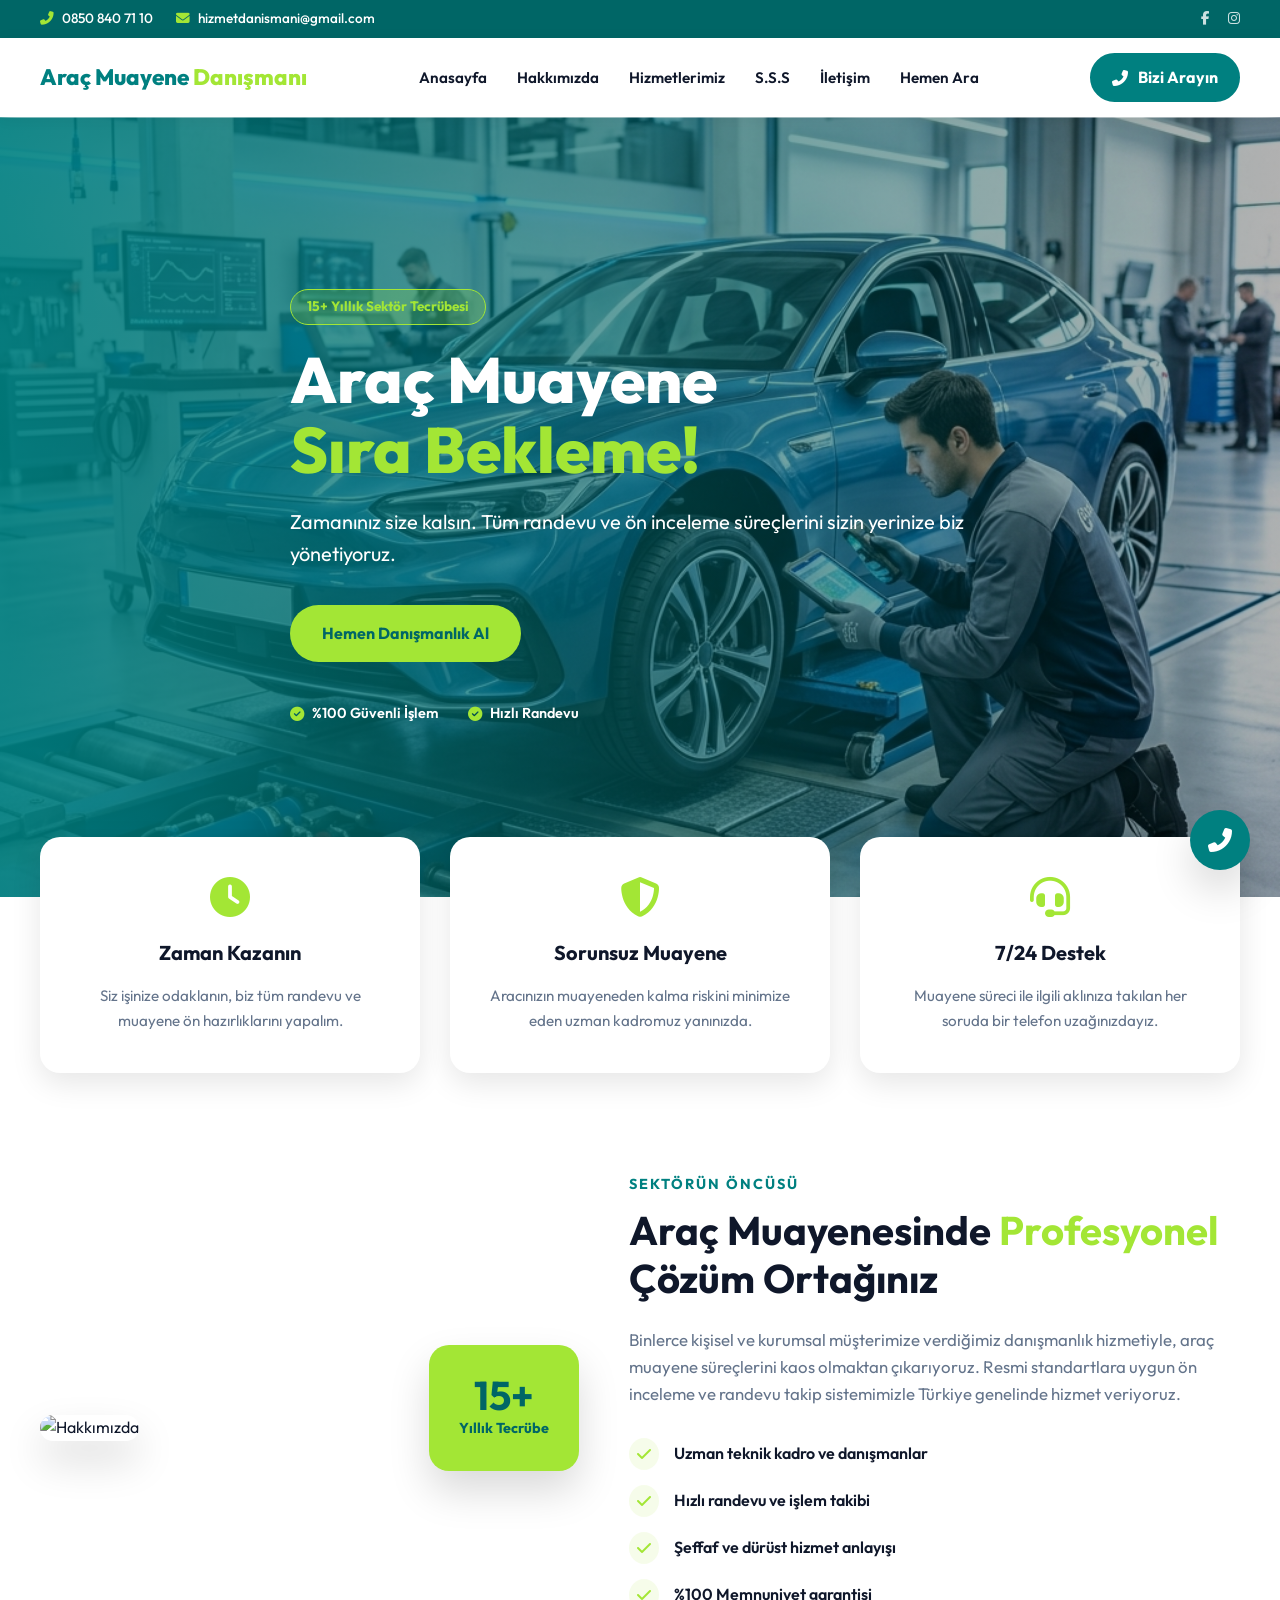
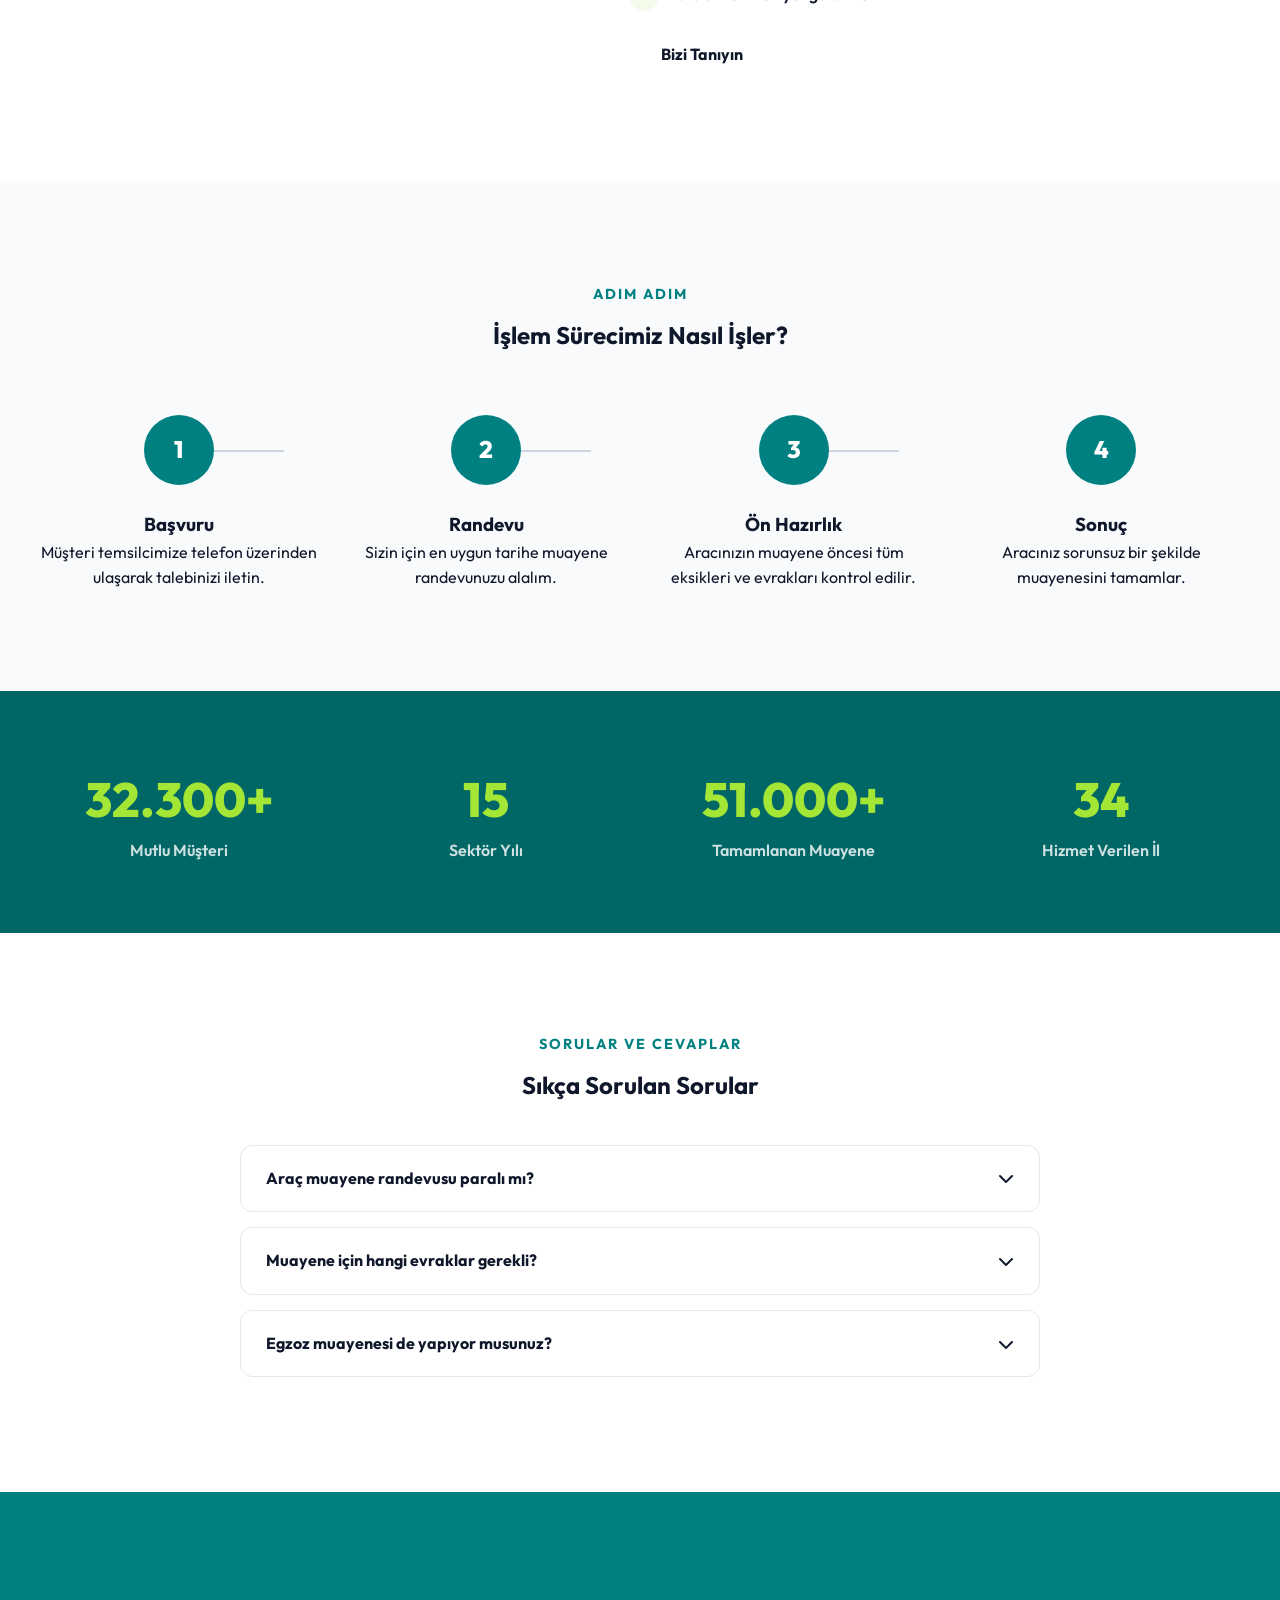
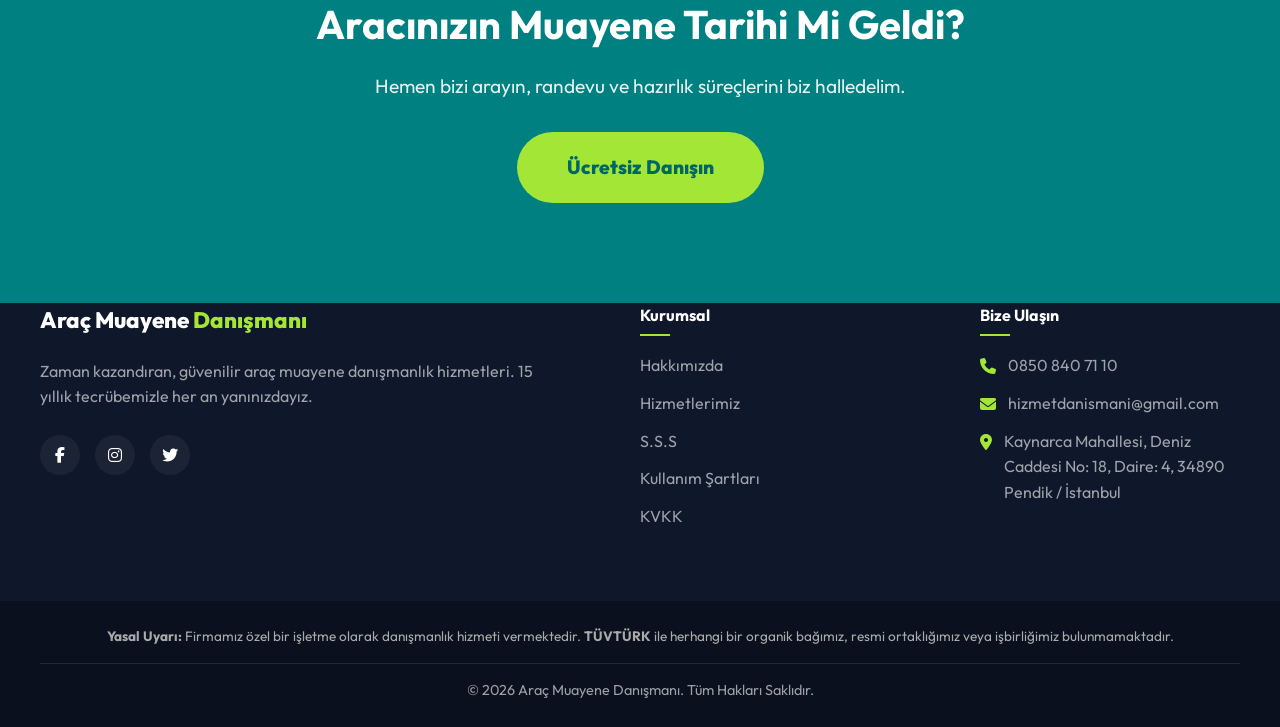
==== commit 6808a826: "feat: update contact details and add kullanim sartlari page" ====
--- a/index.html
+++ b/index.html
@@ -33,7 +33,7 @@
     <div class="top-bar">
         <div class="container top-bar-container">
             <div class="top-info">
-                <span><i class="fas fa-phone-alt"></i> <a href="tel:08508408829">0850 840 88 29</a></span>
+                <span><i class="fas fa-phone-alt"></i> <a href="tel:08508407110">0850 840 71 10</a></span>
                 <span class="hide-mobile"><i class="fas fa-envelope"></i> hizmetdanismani@gmail.com</span>
             </div>
             <div class="top-social hide-mobile">
@@ -59,12 +59,12 @@
                     <li><a href="#hizmetler">Hizmetlerimiz</a></li>
                     <li><a href="#sss">S.S.S</a></li>
                     <li><a href="#iletisim">İletişim</a></li>
-                    <li class="mobile-only"><a href="tel:08508408829" class="btn-primary">Hemen Ara</a></li>
+                    <li class="mobile-only"><a href="tel:08508407110" class="btn-primary">Hemen Ara</a></li>
                 </ul>
             </nav>
 
             <div class="nav-actions">
-                <a href="tel:08508408829" class="btn-call hide-mobile">
+                <a href="tel:08508407110" class="btn-call hide-mobile">
                     <i class="fas fa-phone-alt"></i>
                     <span>Bizi Arayın</span>
                 </a>
@@ -89,7 +89,7 @@
                 <p class="fade-in-up">Zamanınız size kalsın. Tüm randevu ve ön inceleme süreçlerini sizin
                     yerinize biz yönetiyoruz.</p>
                 <div class="hero-btns fade-in-up">
-                    <a href="tel:08508408829" class="btn btn-lime">Hemen Danışmanlık Al</a>
+                    <a href="tel:08508407110" class="btn btn-lime">Hemen Danışmanlık Al</a>
                 </div>
                 <div class="hero-trust fade-in-up">
                     <div class="trust-item">
@@ -149,7 +149,7 @@
                     <li><i class="fas fa-check"></i> Şeffaf ve dürüst hizmet anlayışı</li>
                     <li><i class="fas fa-check"></i> %100 Memnuniyet garantisi</li>
                 </ul>
-                <a href="tel:08508408829" class="btn btn-primary">Bizi Tanıyın</a>
+                <a href="tel:08508407110" class="btn btn-primary">Bizi Tanıyın</a>
             </div>
         </div>
     </section>
@@ -254,7 +254,7 @@
         <div class="container text-center">
             <h2>Aracınızın Muayene Tarihi Mi Geldi?</h2>
             <p>Hemen bizi arayın, randevu ve hazırlık süreçlerini biz halledelim.</p>
-            <a href="tel:08508408829" class="btn btn-lime-big">Ücretsiz Danışın</a>
+            <a href="tel:08508407110" class="btn btn-lime-big">Ücretsiz Danışın</a>
         </div>
     </section>
 
@@ -277,15 +277,16 @@
                     <li><a href="#hakkimizda">Hakkımızda</a></li>
                     <li><a href="#hizmetler">Hizmetlerimiz</a></li>
                     <li><a href="#sss">S.S.S</a></li>
+                    <li><a href="kullanim-sartlari.html">Kullanım Şartları</a></li>
                     <li><a href="#">KVKK</a></li>
                 </ul>
             </div>
             <div class="footer-contact">
                 <h4>Bize Ulaşın</h4>
                 <ul>
-                    <li><i class="fas fa-phone"></i> <a href="tel:08508408829">0850 840 88 29</a></li>
+                    <li><i class="fas fa-phone"></i> <a href="tel:08508407110">0850 840 71 10</a></li>
                     <li><i class="fas fa-envelope"></i> hizmetdanismani@gmail.com</li>
-                    <li><i class="fas fa-map-marker-alt"></i> İstanbul, Türkiye</li>
+                    <li><i class="fas fa-map-marker-alt"></i> Kaynarca Mahallesi, Deniz Caddesi No: 18, Daire: 4, 34890 Pendik / İstanbul</li>
                 </ul>
             </div>
         </div>
@@ -304,7 +305,7 @@
 
     <!-- Floating Actions -->
     <div class="floating-container">
-        <a href="tel:08508408829" class="floating-btn phone-btn" title="Bizi Arayın">
+        <a href="tel:08508407110" class="floating-btn phone-btn" title="Bizi Arayın">
             <i class="fas fa-phone-alt"></i>
             <span class="btn-tooltip">Hemen Ara!</span>
         </a>
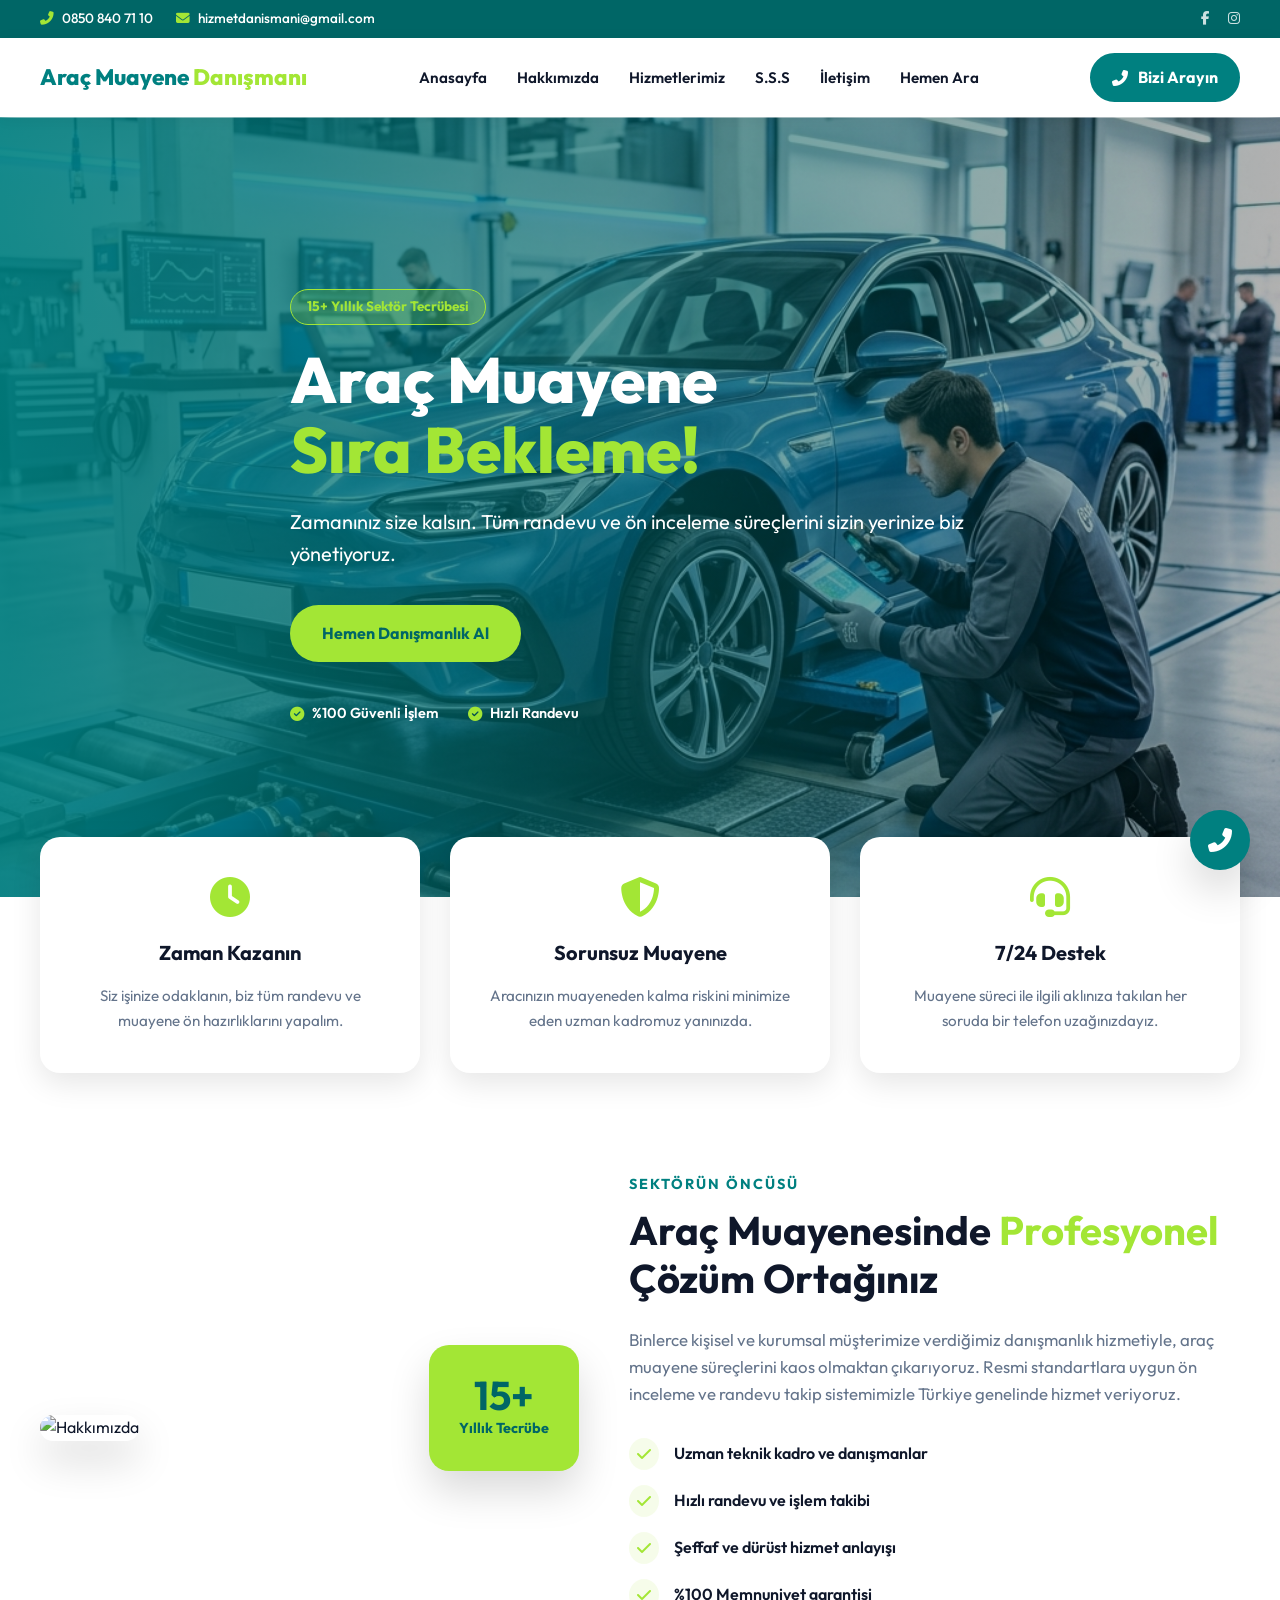
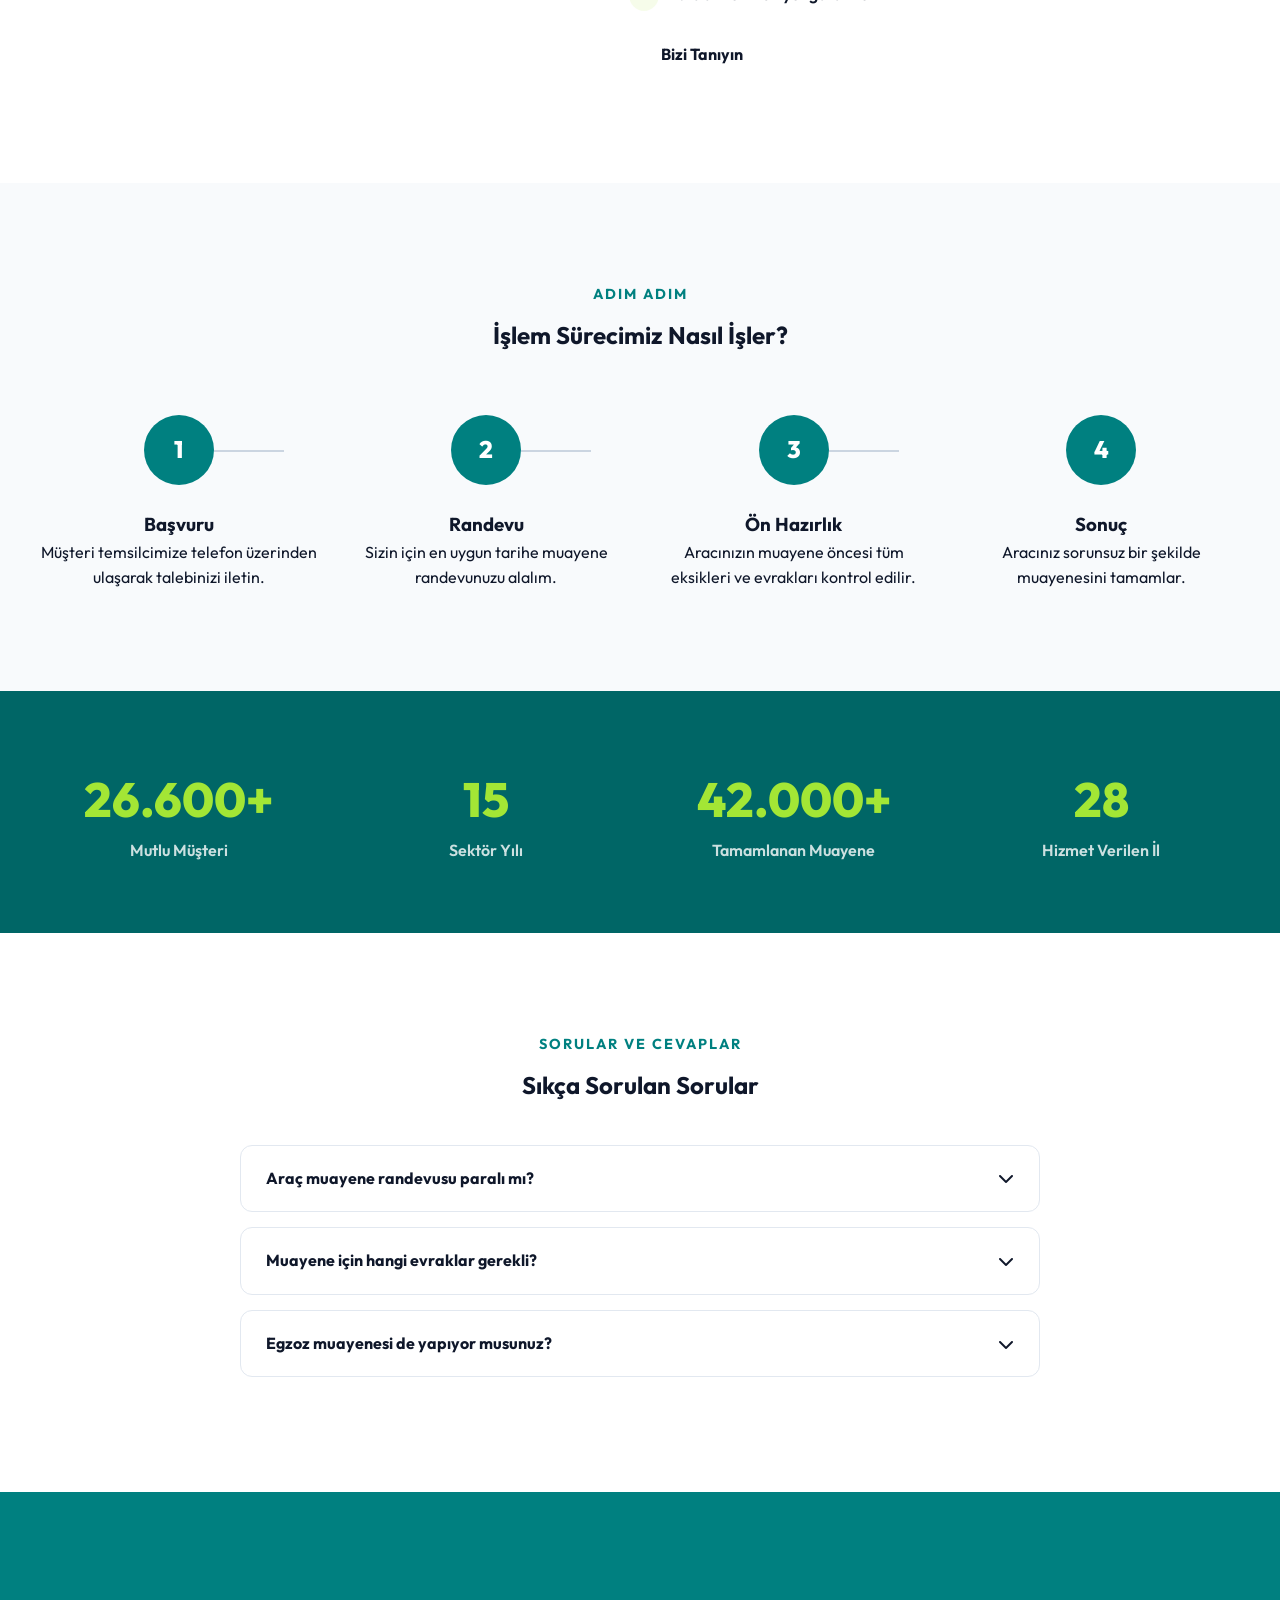
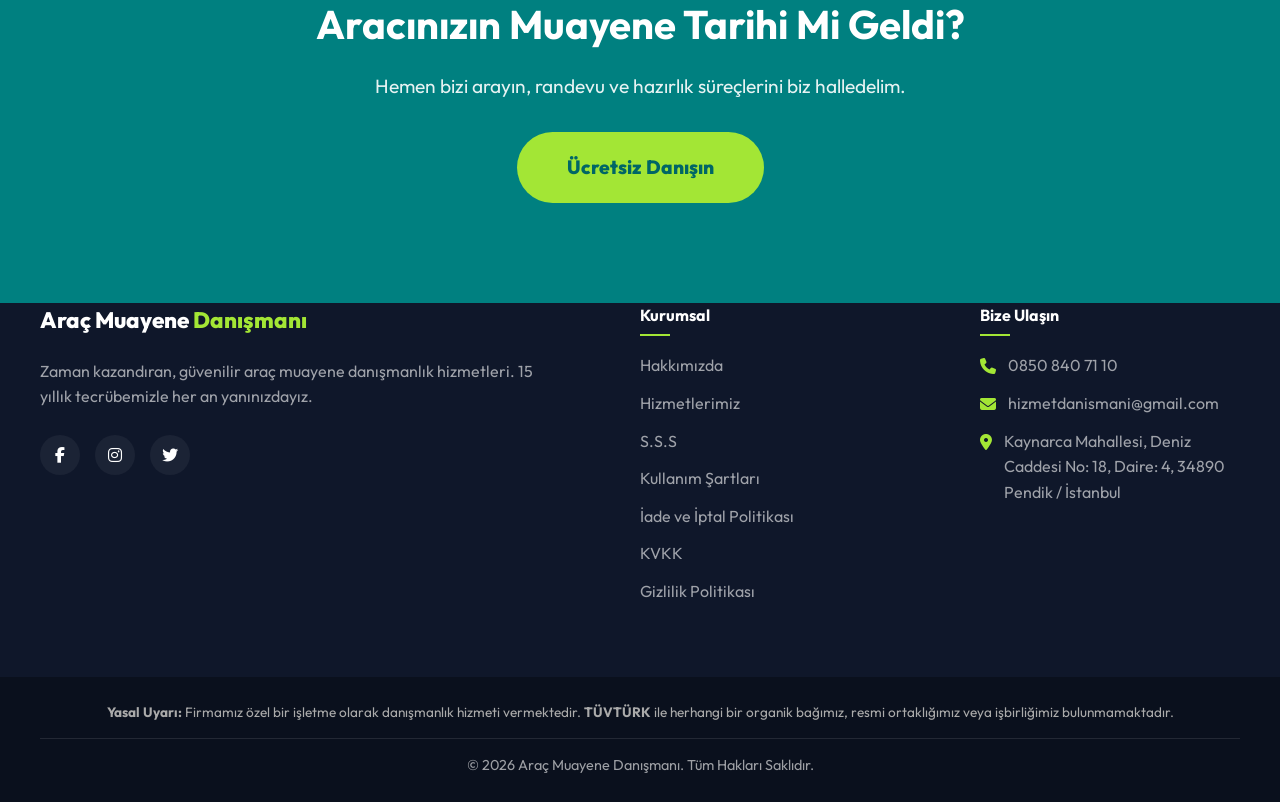
==== commit 68acb66e: "feat: add iade, kvkk, and gizlilik policy pages and update cross-links" ====
--- a/index.html
+++ b/index.html
@@ -278,7 +278,9 @@
                     <li><a href="#hizmetler">Hizmetlerimiz</a></li>
                     <li><a href="#sss">S.S.S</a></li>
                     <li><a href="kullanim-sartlari.html">Kullanım Şartları</a></li>
-                    <li><a href="#">KVKK</a></li>
+                    <li><a href="iade-ve-iptal-politikasi.html">İade ve İptal Politikası</a></li>
+                    <li><a href="kvkk.html">KVKK</a></li>
+                    <li><a href="gizlilik-politikasi.html">Gizlilik Politikası</a></li>
                 </ul>
             </div>
             <div class="footer-contact">
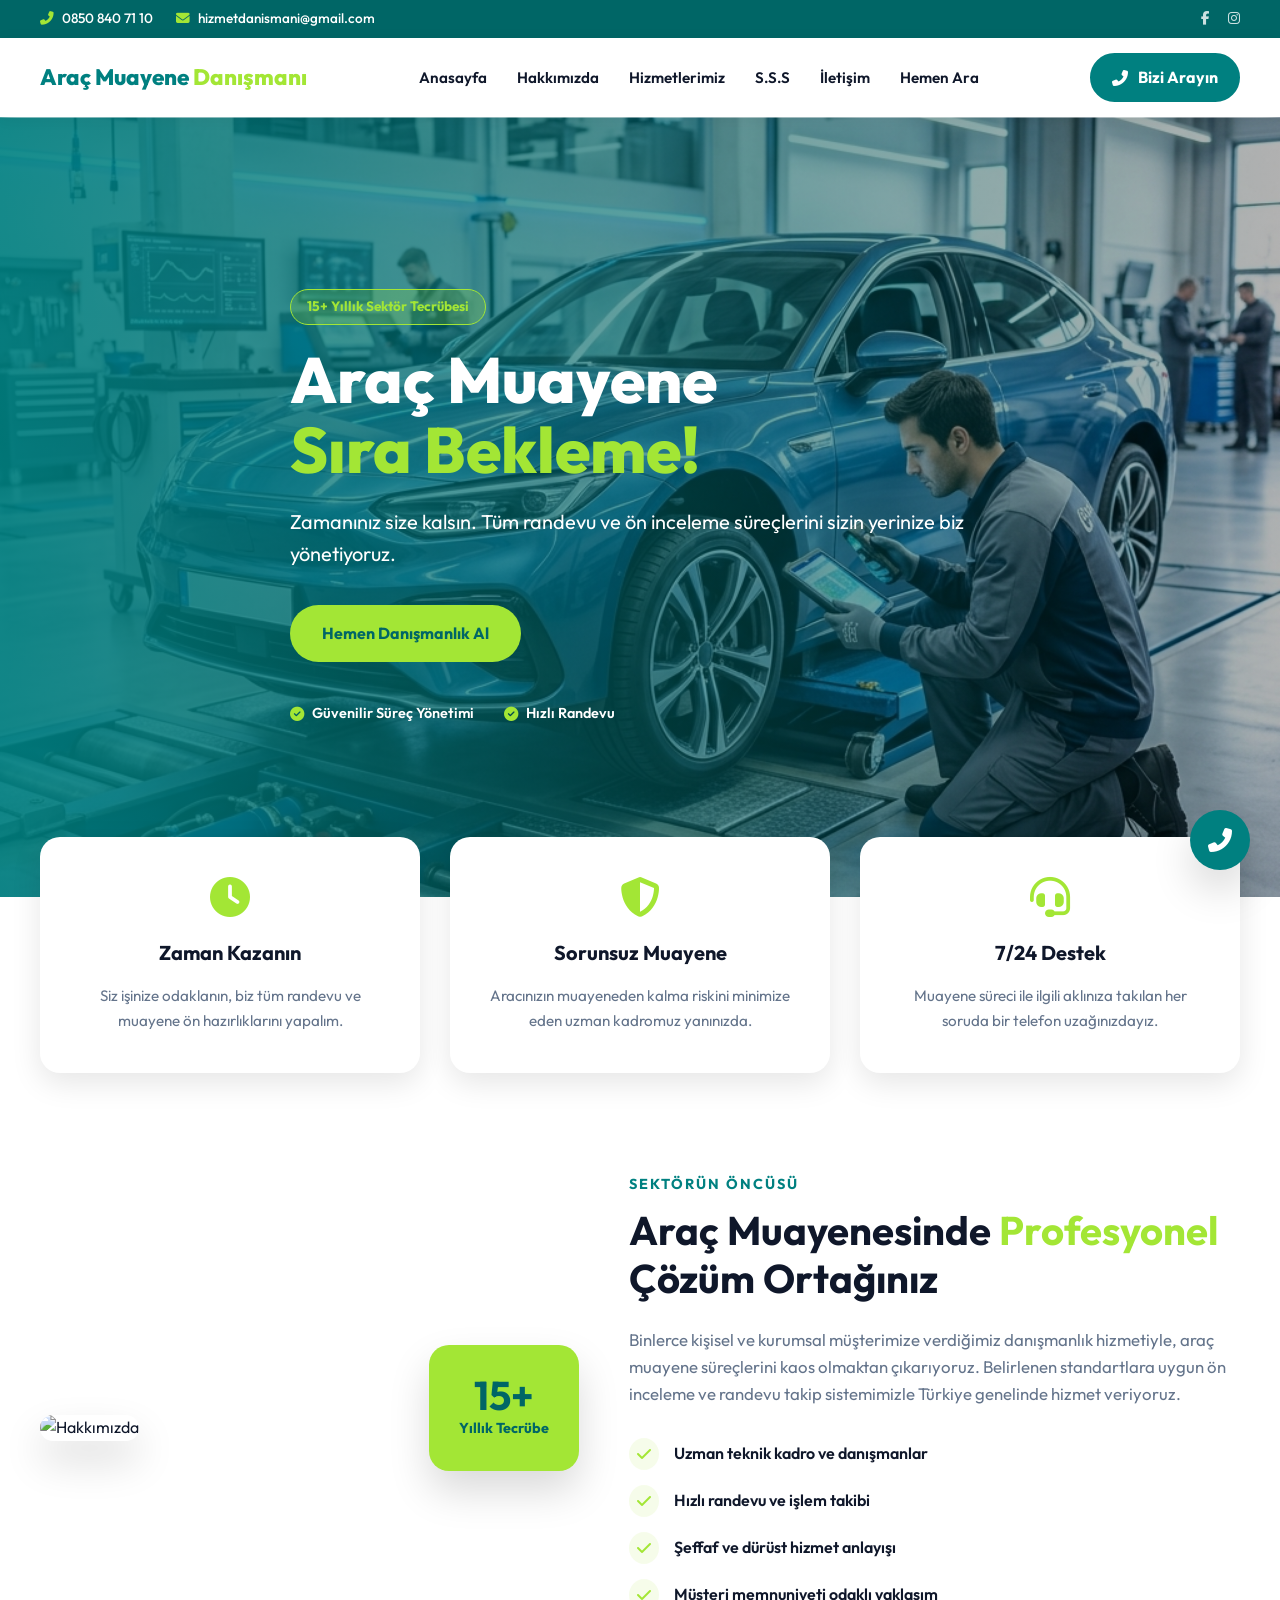
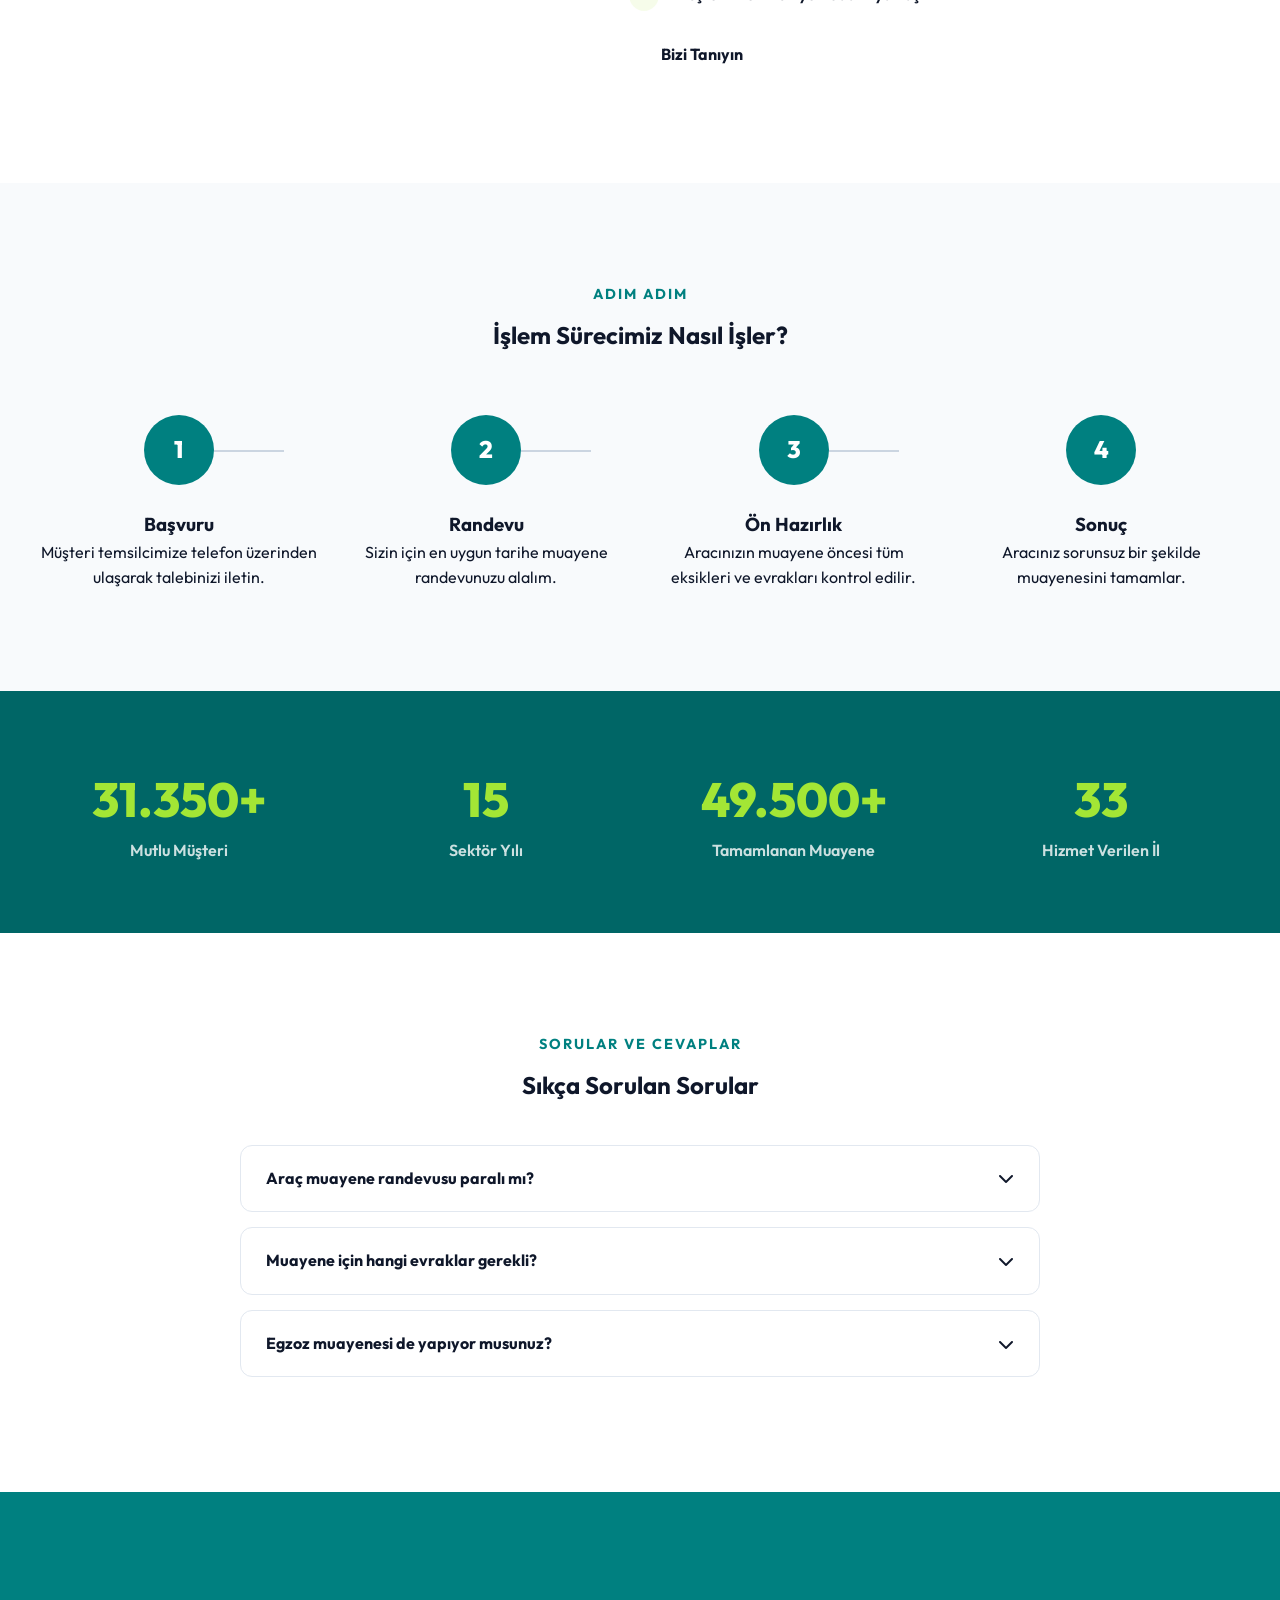
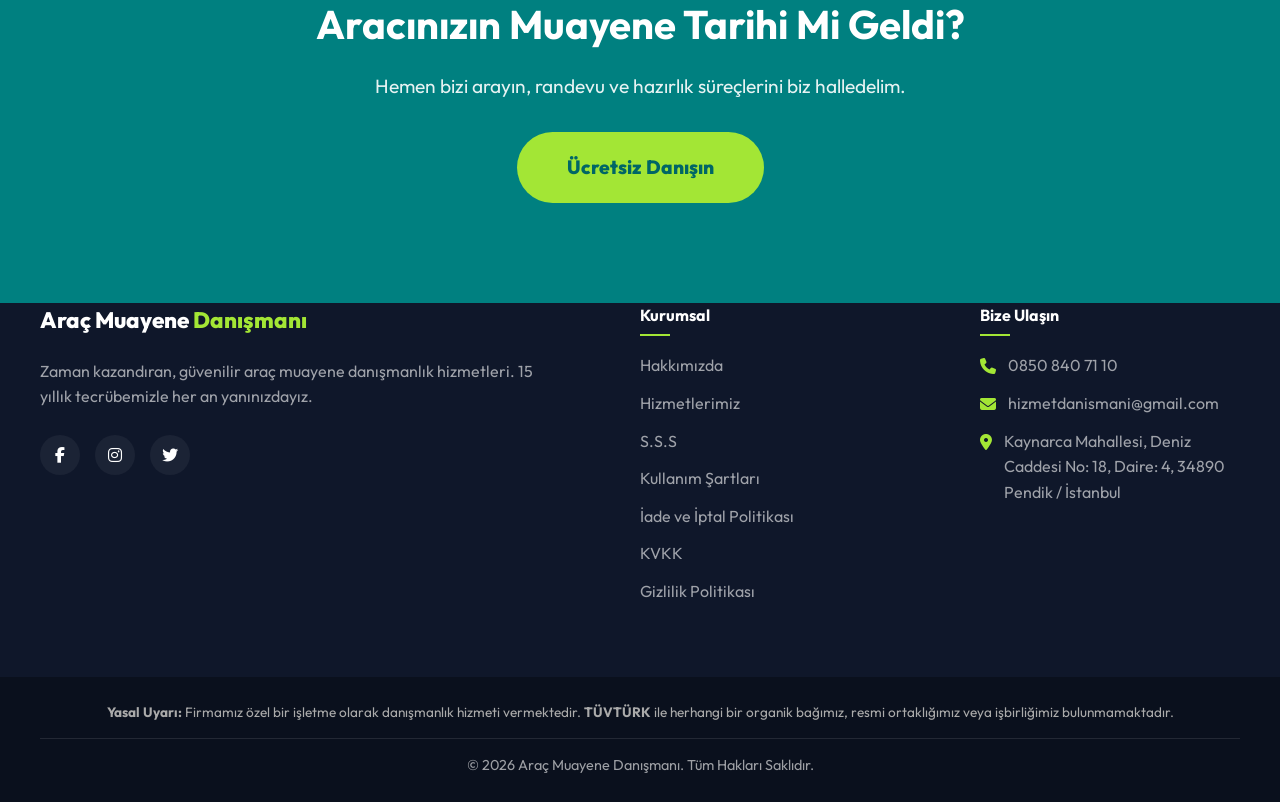
==== commit 9a485ac7: "fix: remove guarantee claims and update official references for advertising compliance" ====
--- a/index.html
+++ b/index.html
@@ -94,7 +94,7 @@
                 <div class="hero-trust fade-in-up">
                     <div class="trust-item">
                         <i class="fas fa-check-circle"></i>
-                        <span>%100 Güvenli İşlem</span>
+                        <span>Güvenilir Süreç Yönetimi</span>
                     </div>
                     <div class="trust-item">
                         <i class="fas fa-check-circle"></i>
@@ -141,13 +141,13 @@
                 <span class="sub-title">Sektörün Öncüsü</span>
                 <h2>Araç Muayenesinde <span class="accent">Profesyonel</span> Çözüm Ortağınız</h2>
                 <p>Binlerce kişisel ve kurumsal müşterimize verdiğimiz danışmanlık hizmetiyle, araç muayene süreçlerini
-                    kaos olmaktan çıkarıyoruz. Resmi standartlara uygun ön inceleme ve randevu takip sistemimizle
+                    kaos olmaktan çıkarıyoruz. Belirlenen standartlara uygun ön inceleme ve randevu takip sistemimizle
                     Türkiye genelinde hizmet veriyoruz.</p>
                 <ul class="check-list">
                     <li><i class="fas fa-check"></i> Uzman teknik kadro ve danışmanlar</li>
                     <li><i class="fas fa-check"></i> Hızlı randevu ve işlem takibi</li>
                     <li><i class="fas fa-check"></i> Şeffaf ve dürüst hizmet anlayışı</li>
-                    <li><i class="fas fa-check"></i> %100 Memnuniyet garantisi</li>
+                    <li><i class="fas fa-check"></i> Müşteri memnuniyeti odaklı yaklaşım</li>
                 </ul>
                 <a href="tel:08508407110" class="btn btn-primary">Bizi Tanıyın</a>
             </div>
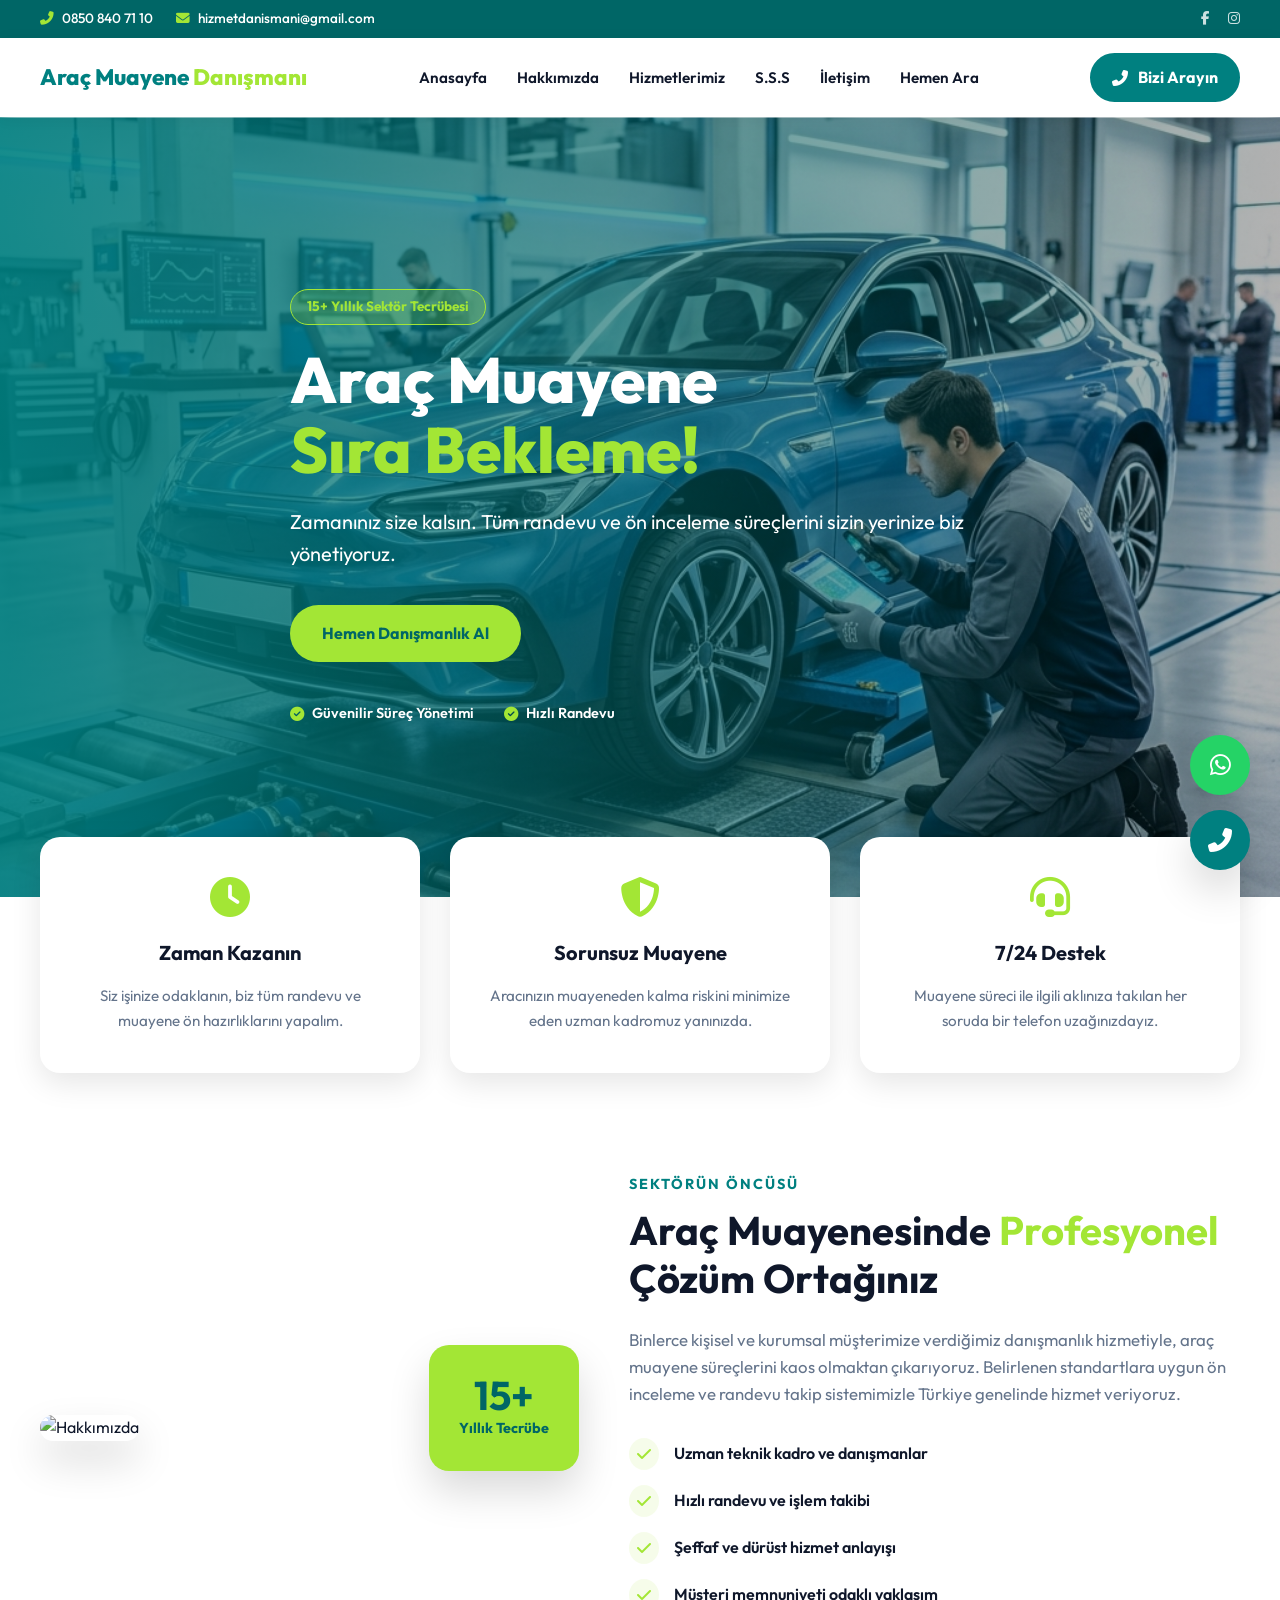
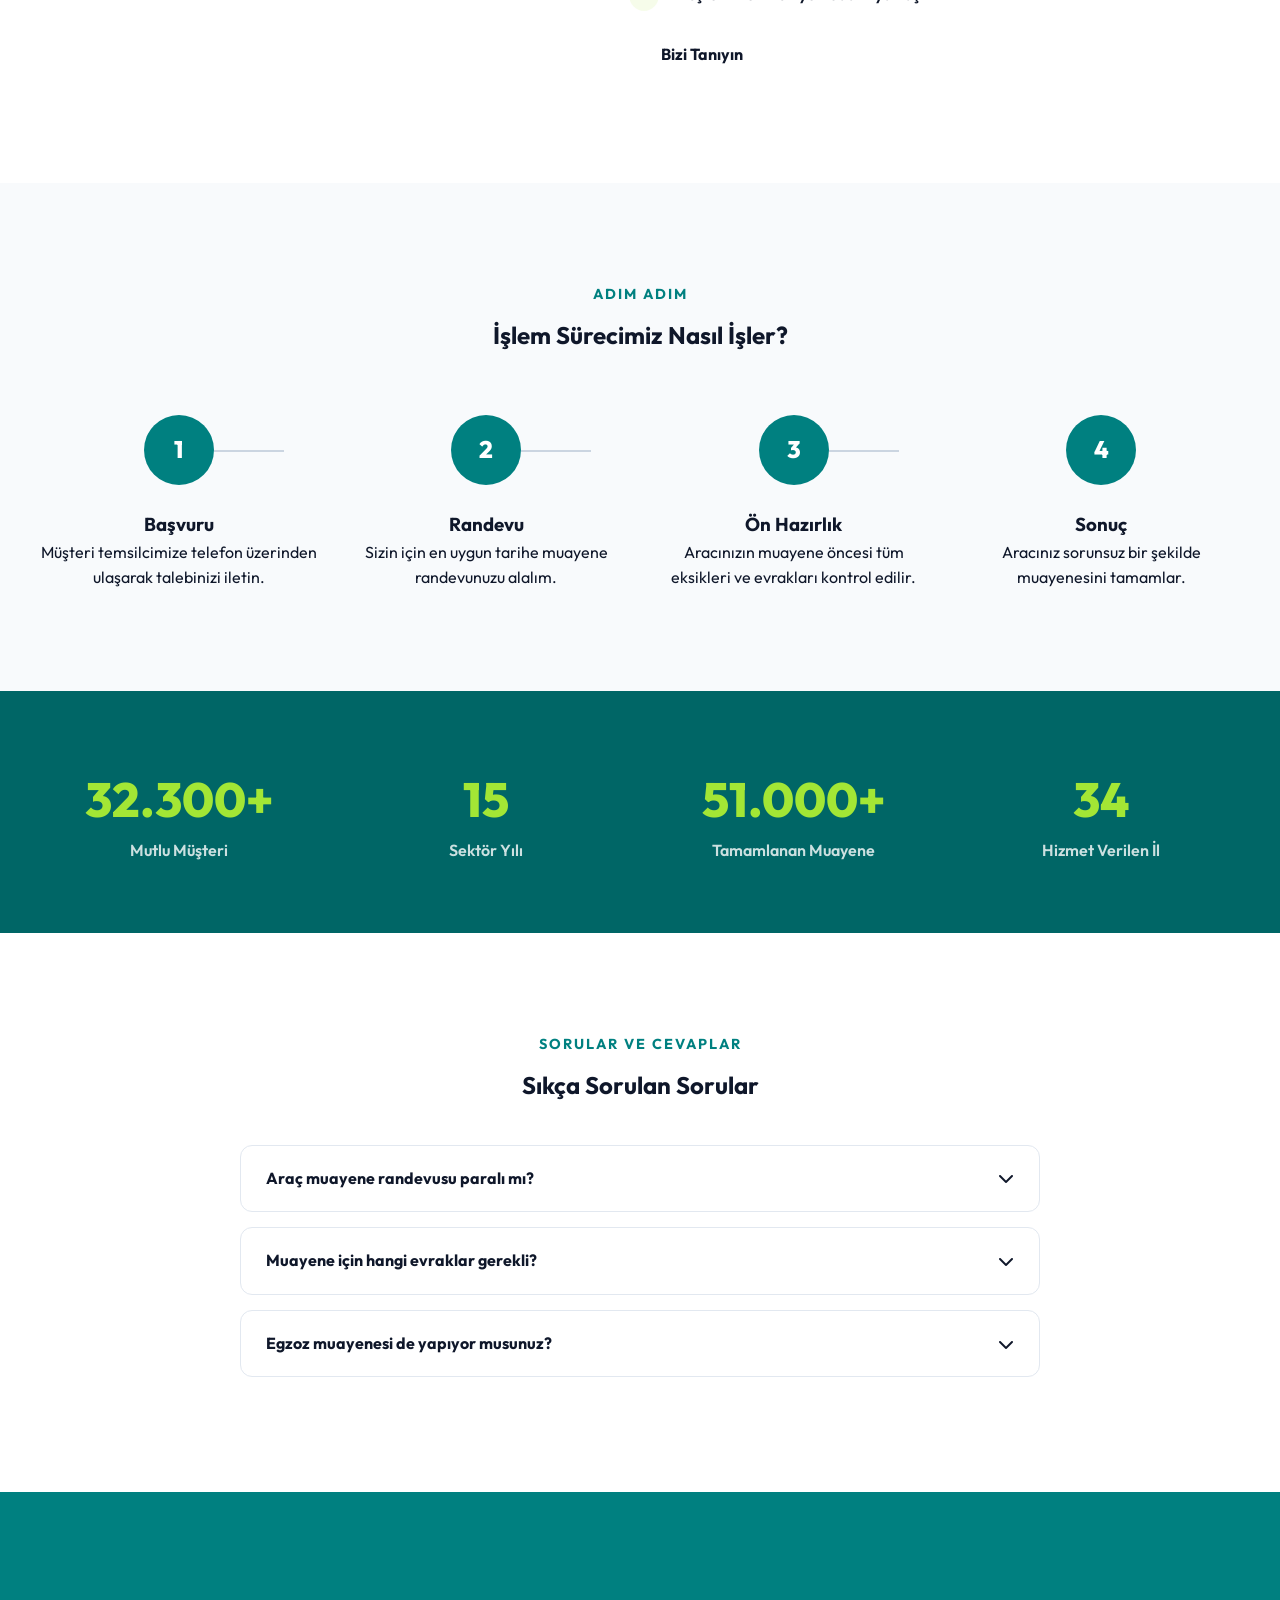
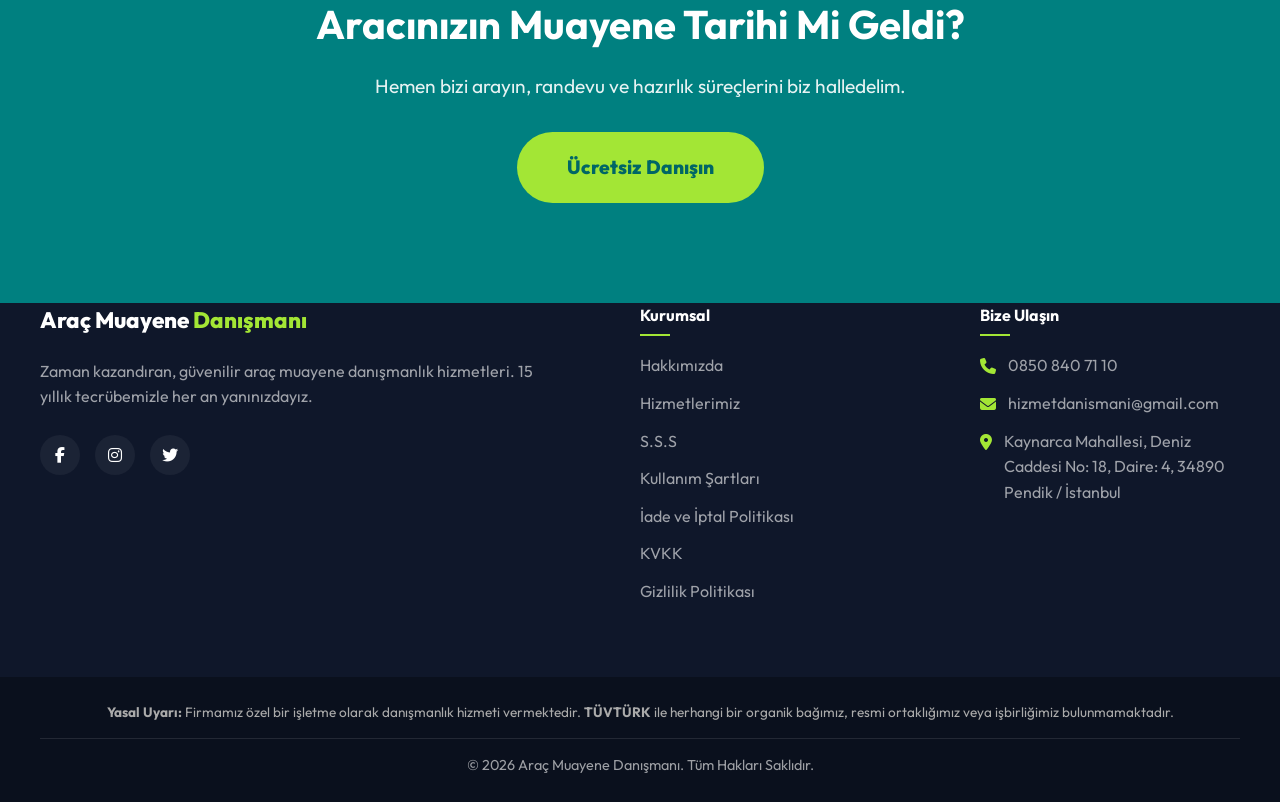
==== commit 5628a4ba: "feat: add WhatsApp floating action button to all pages" ====
--- a/index.html
+++ b/index.html
@@ -307,6 +307,10 @@
 
     <!-- Floating Actions -->
     <div class="floating-container">
+        <a href="https://wa.me/908508407110" target="_blank" class="floating-btn whatsapp-btn" title="WhatsApp Destek">
+            <i class="fab fa-whatsapp"></i>
+            <span class="btn-tooltip" style="background: #25d366;">WhatsApp Destek</span>
+        </a>
         <a href="tel:08508407110" class="floating-btn phone-btn" title="Bizi Arayın">
             <i class="fas fa-phone-alt"></i>
             <span class="btn-tooltip">Hemen Ara!</span>
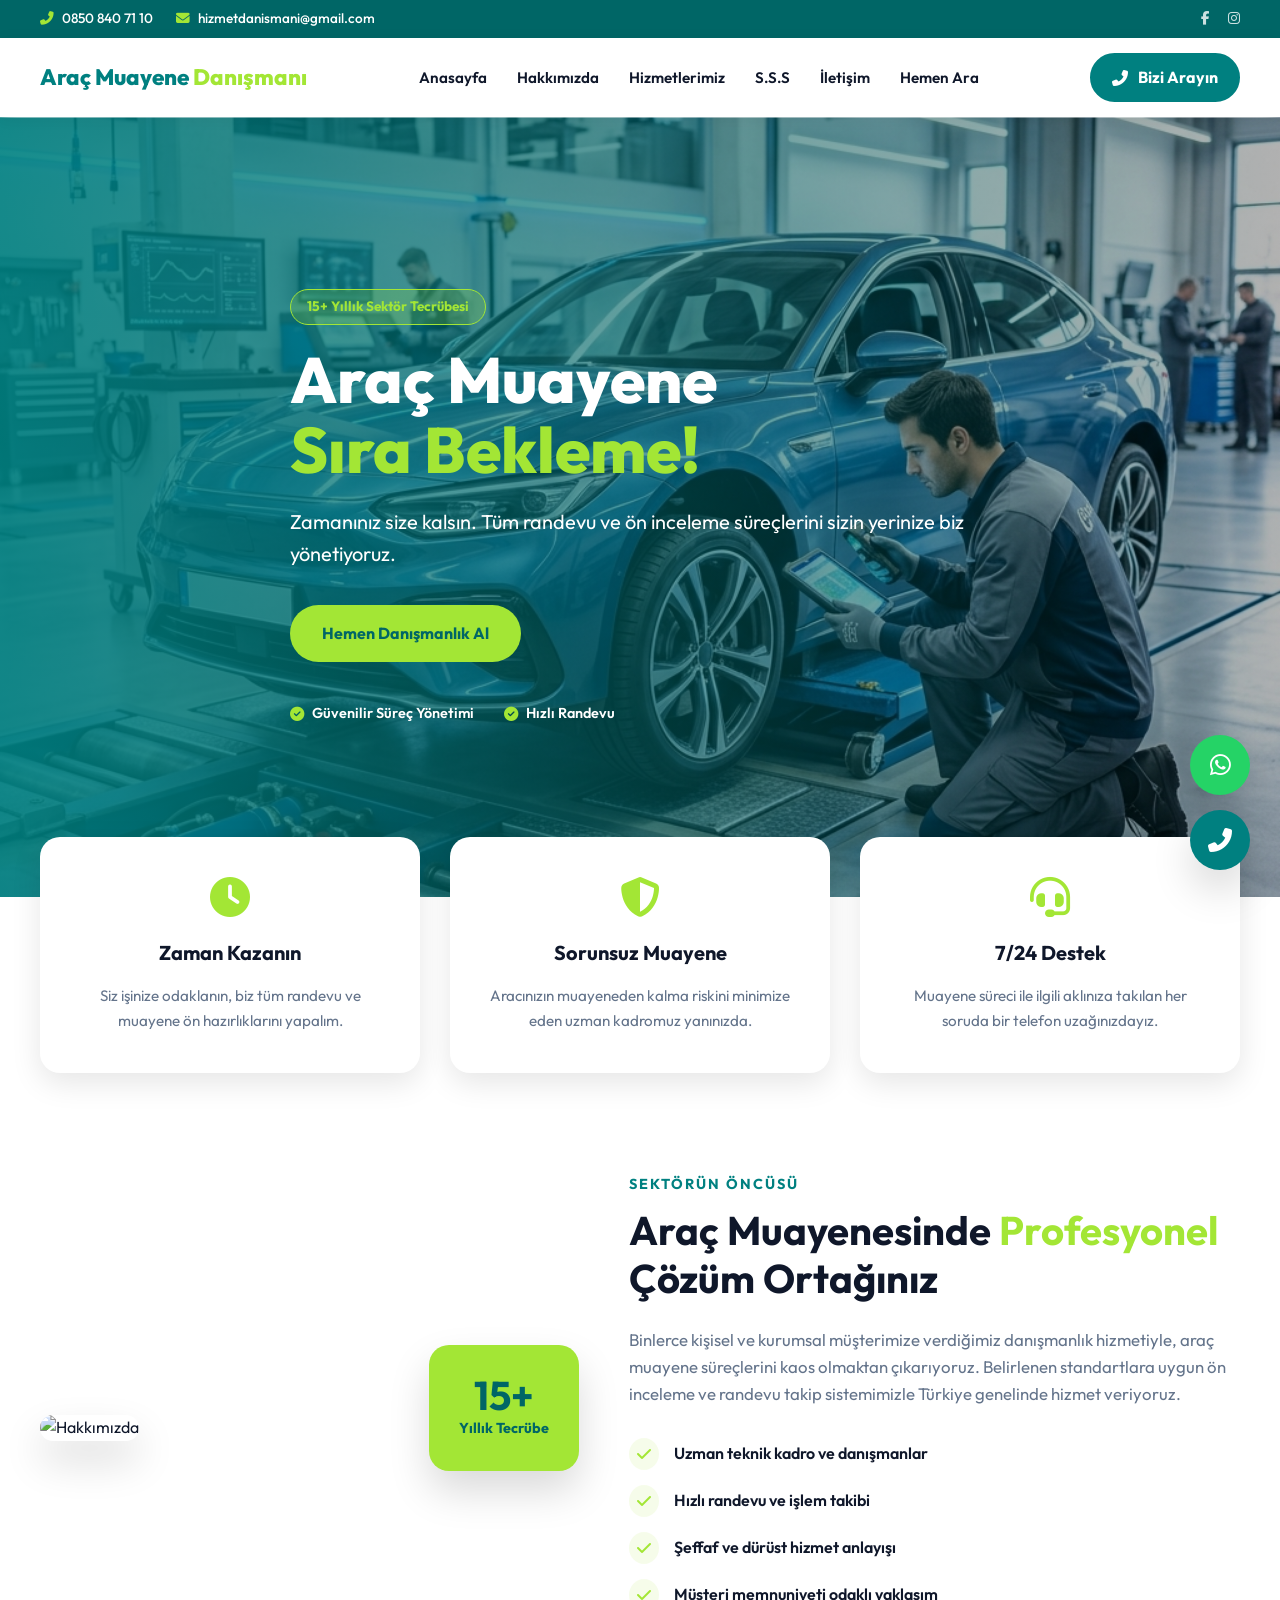
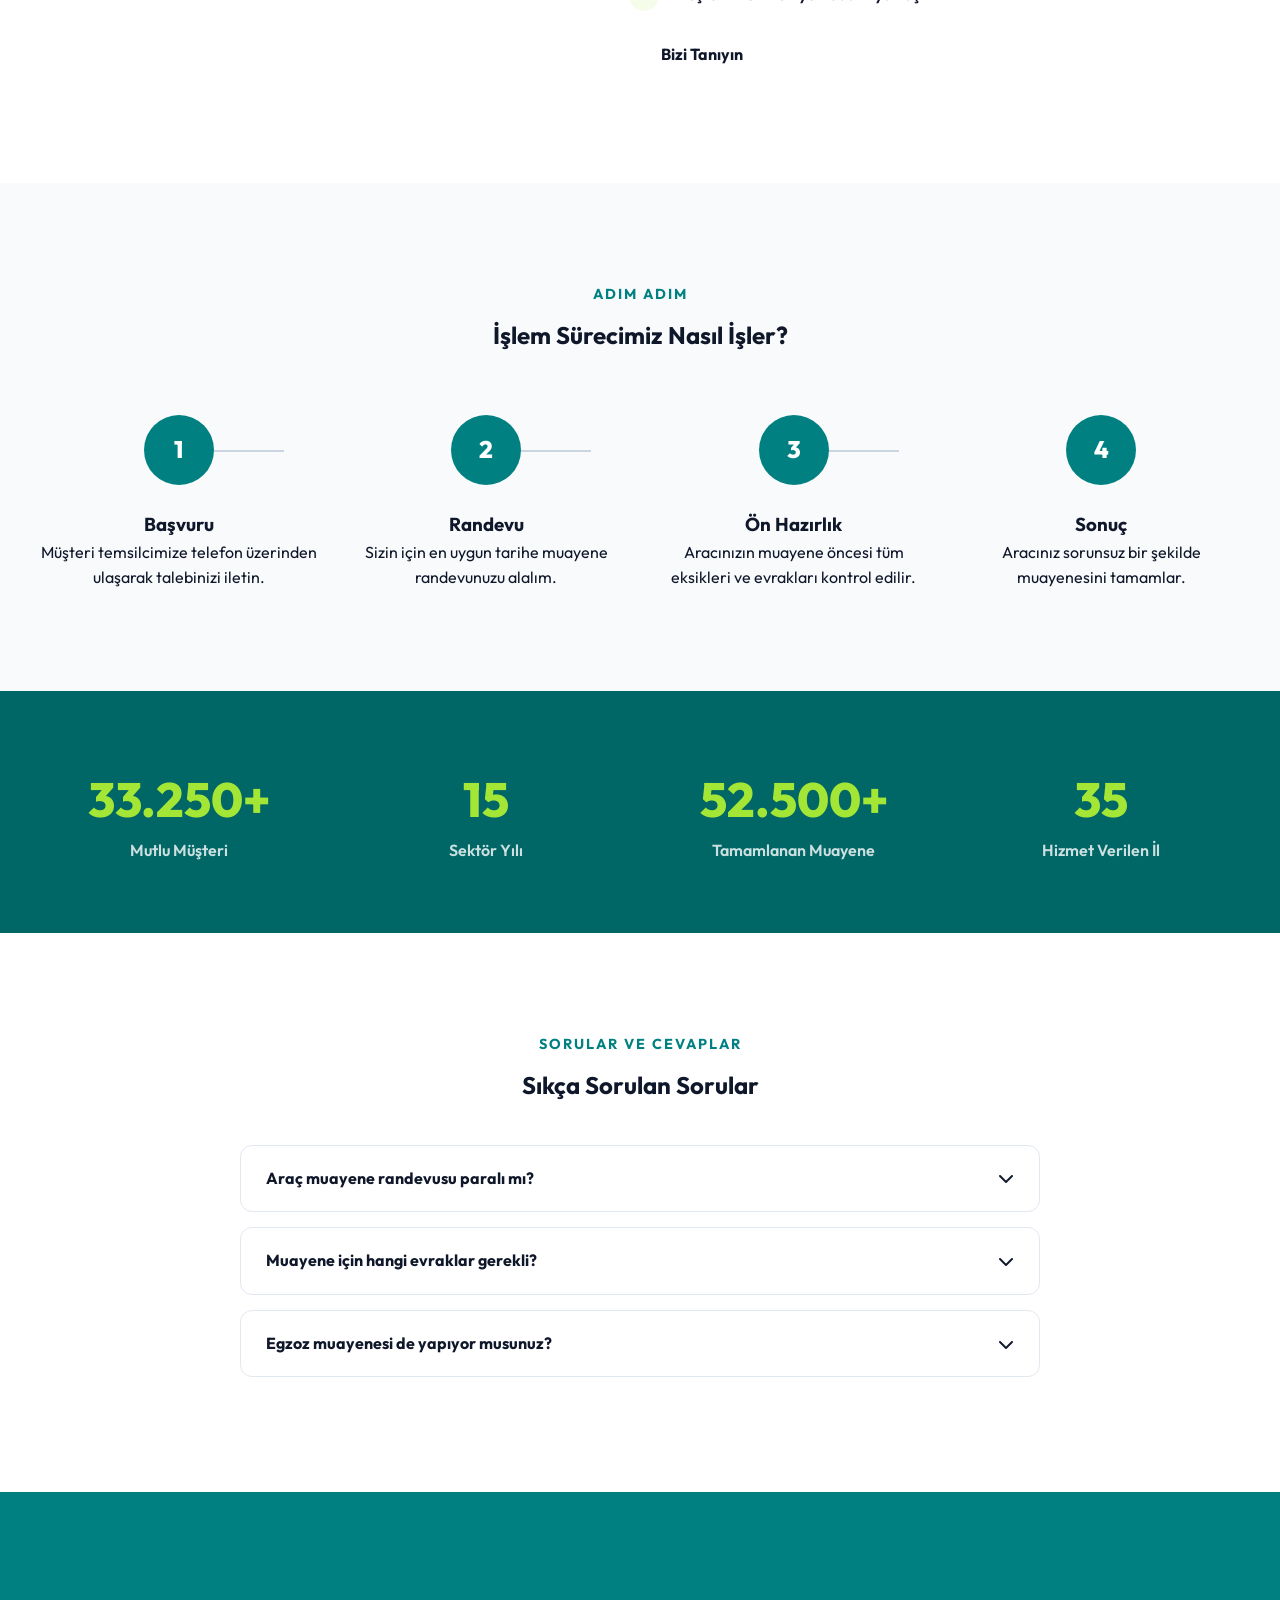
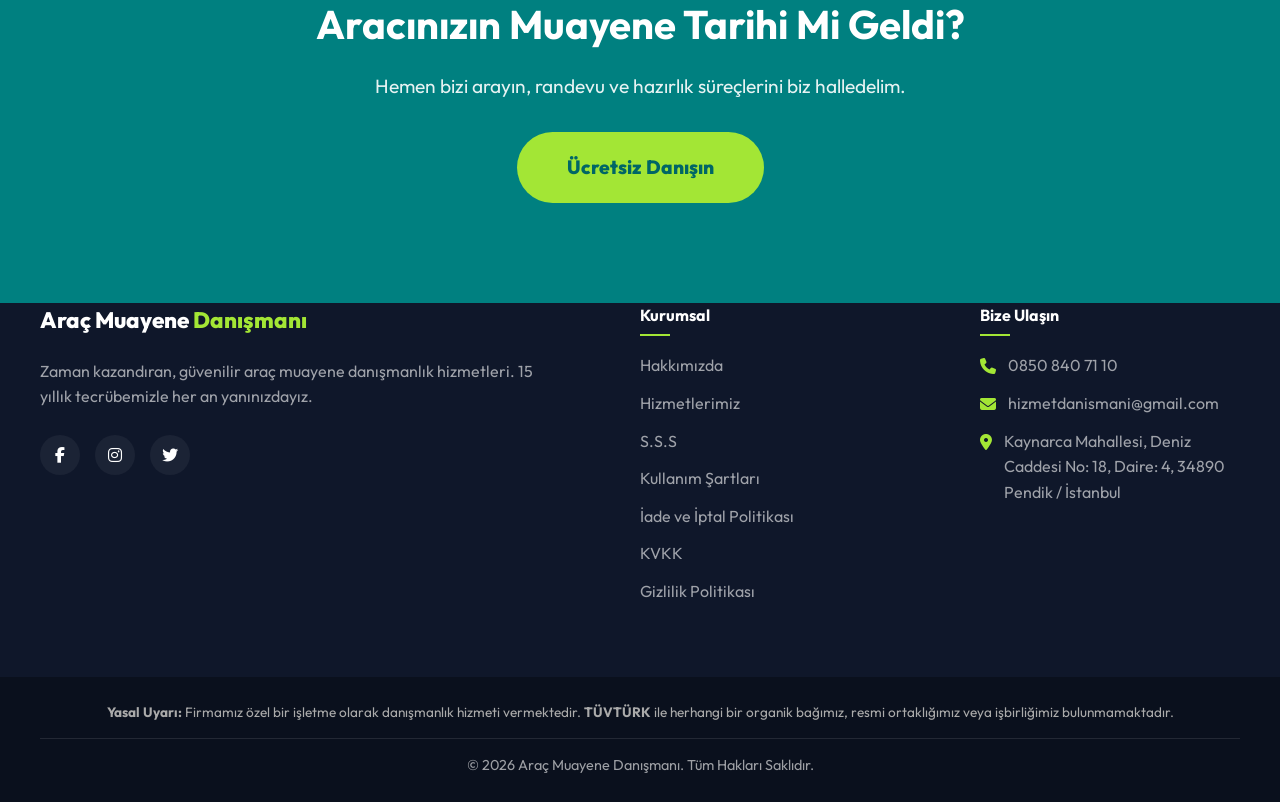
==== commit 20f74e1a: "refactor: update logo URL references to match new domain aracrandevuhatti.com.tr" ====
--- a/index.html
+++ b/index.html
@@ -47,7 +47,7 @@
     <header class="navbar">
         <div class="container navbar-container">
             <a href="#" class="logo">
-                <img src="https://muayenedanismanim.com/wp-content/uploads/2023/04/cropped-logo-1.png" alt="Logo"
+                <img src="https://aracrandevuhatti.com.tr/wp-content/uploads/2023/04/cropped-logo-1.png" alt="Logo"
                     class="logo-img" onerror="this.style.display='none'">
                 <span class="logo-text">Araç Muayene <span class="accent">Danışmanı</span></span>
             </a>
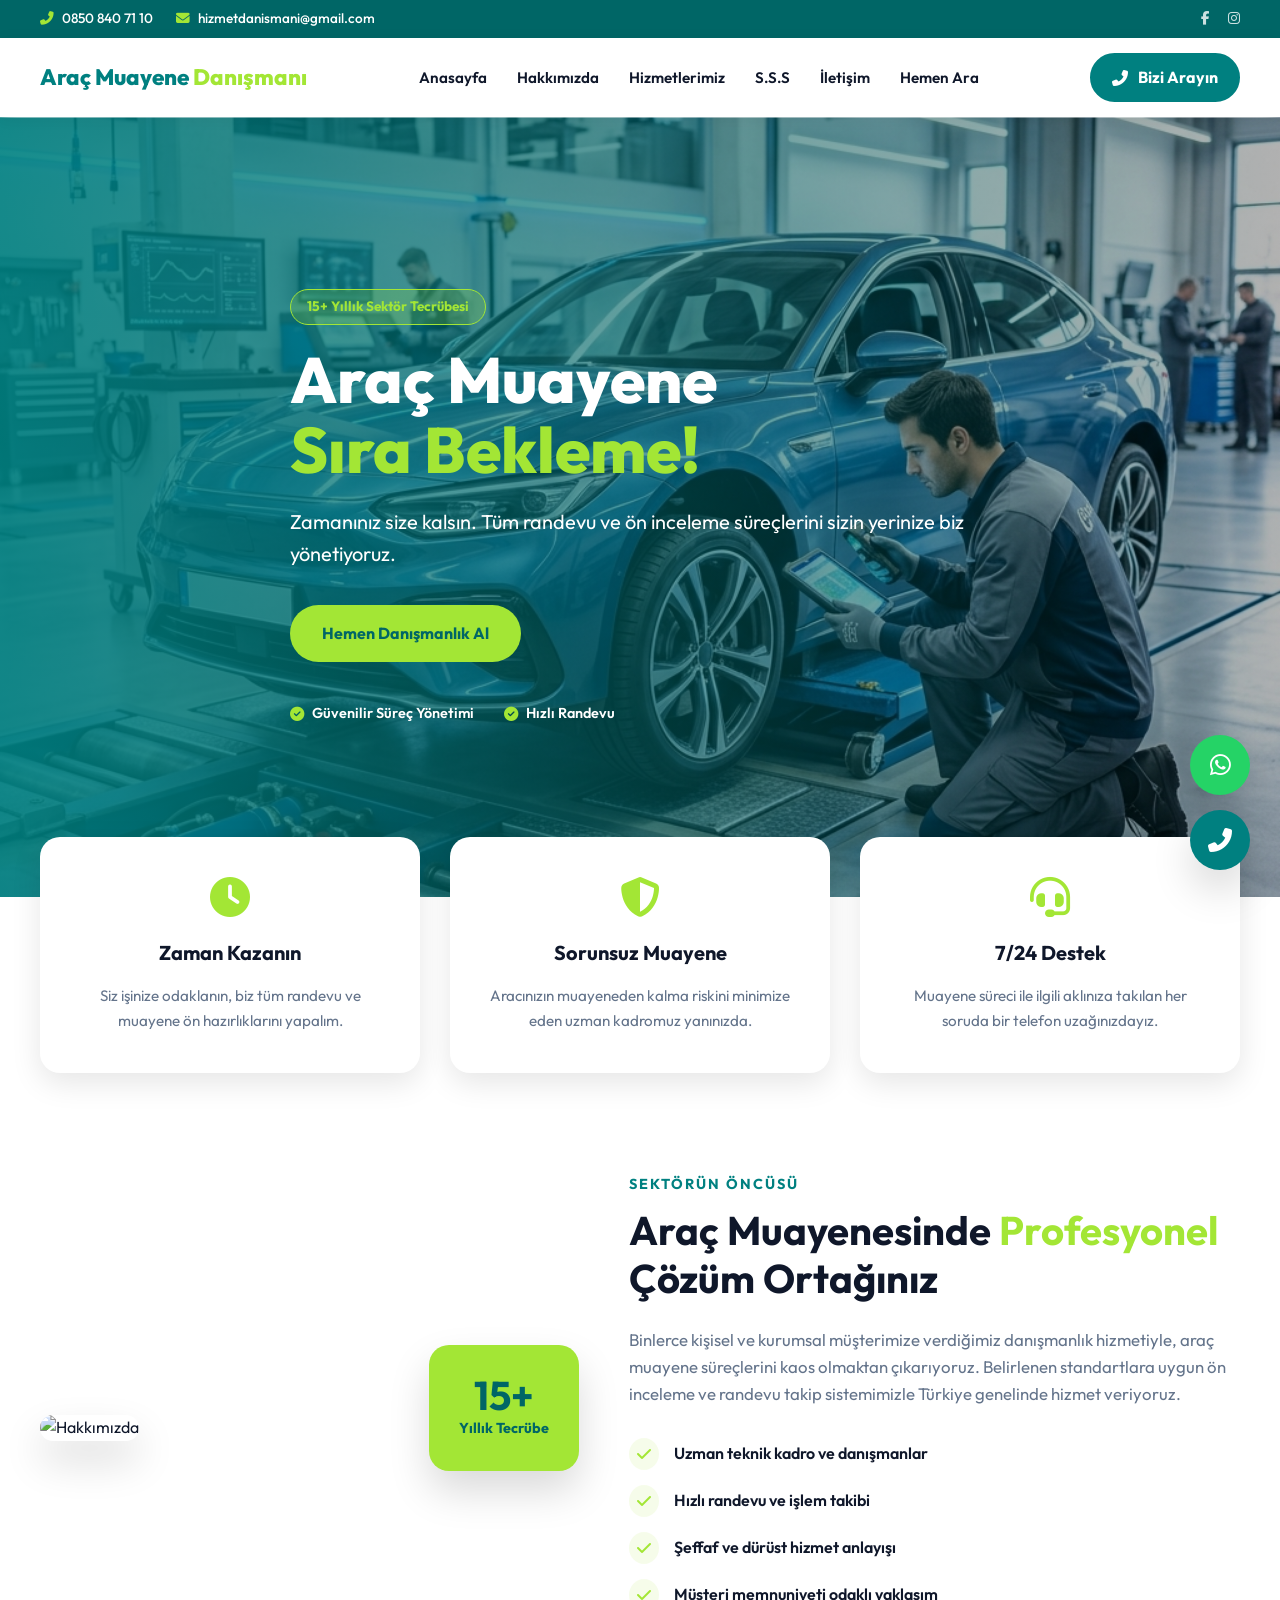
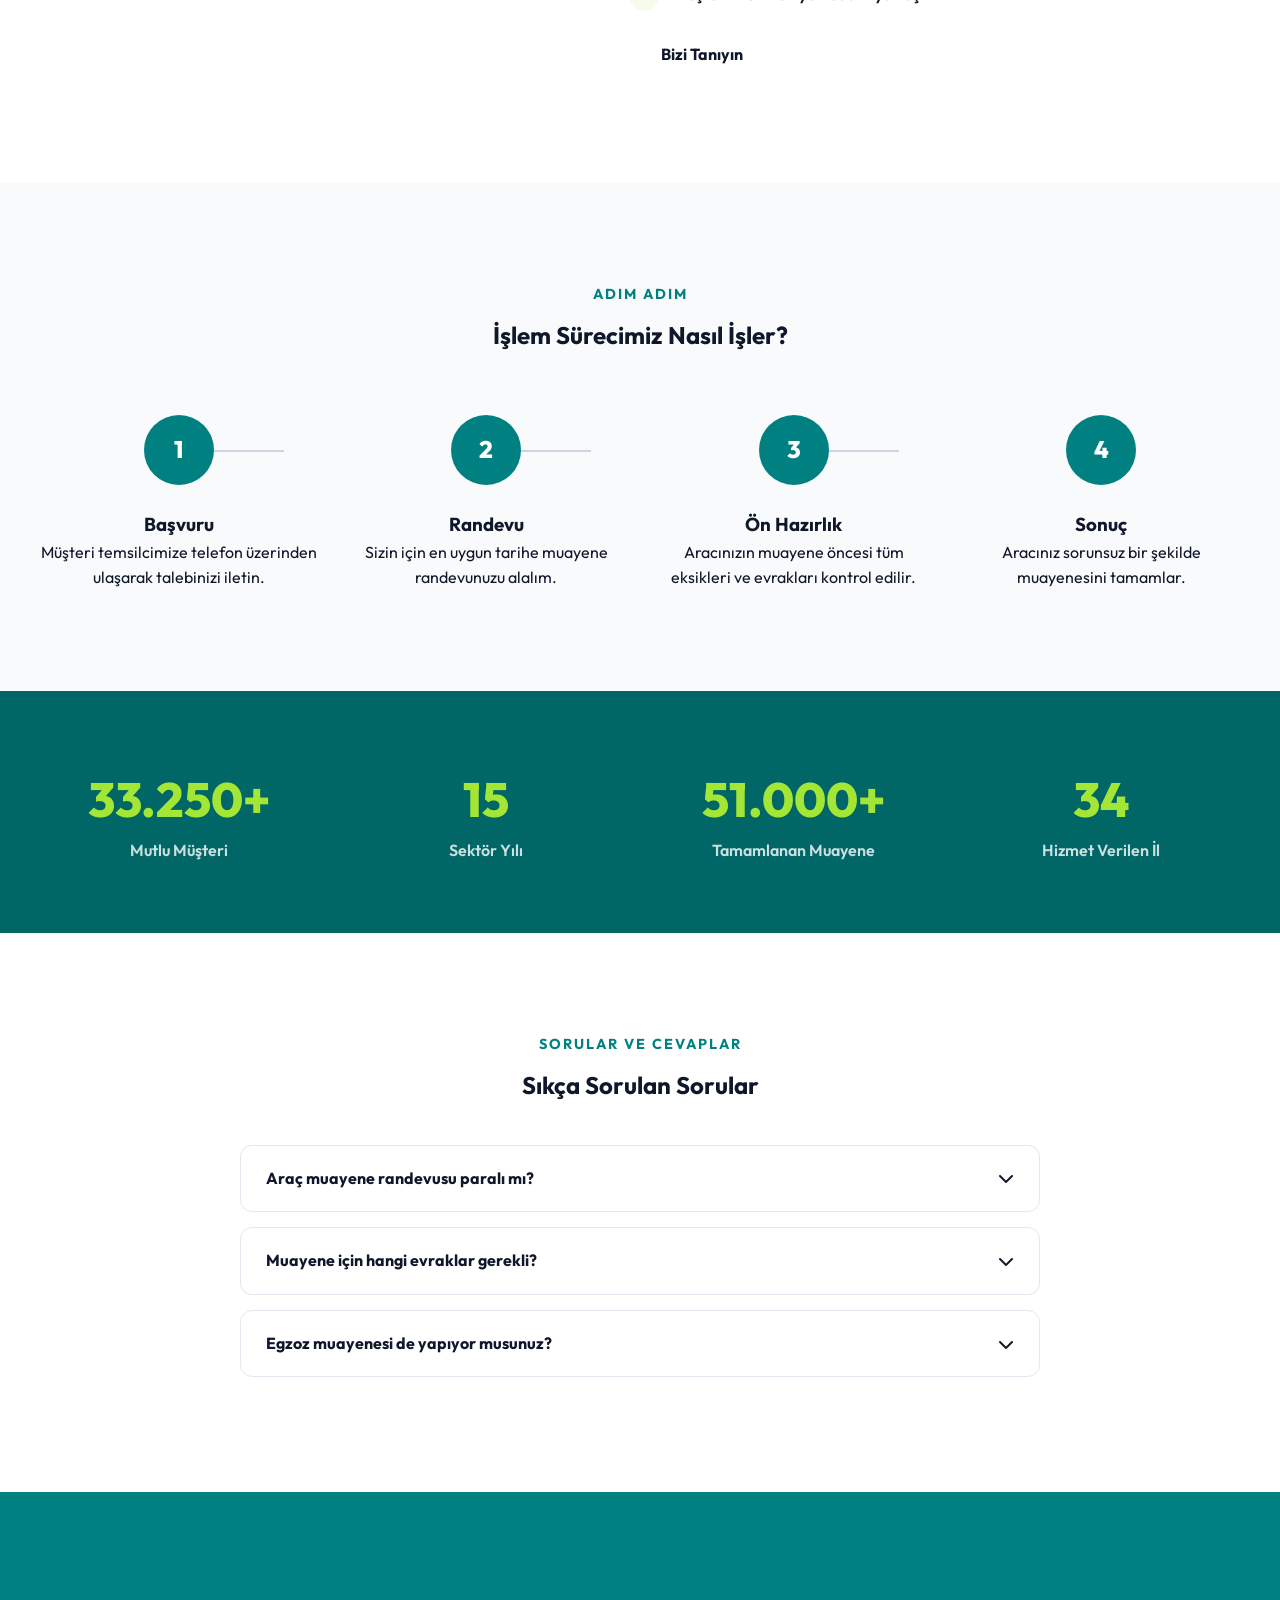
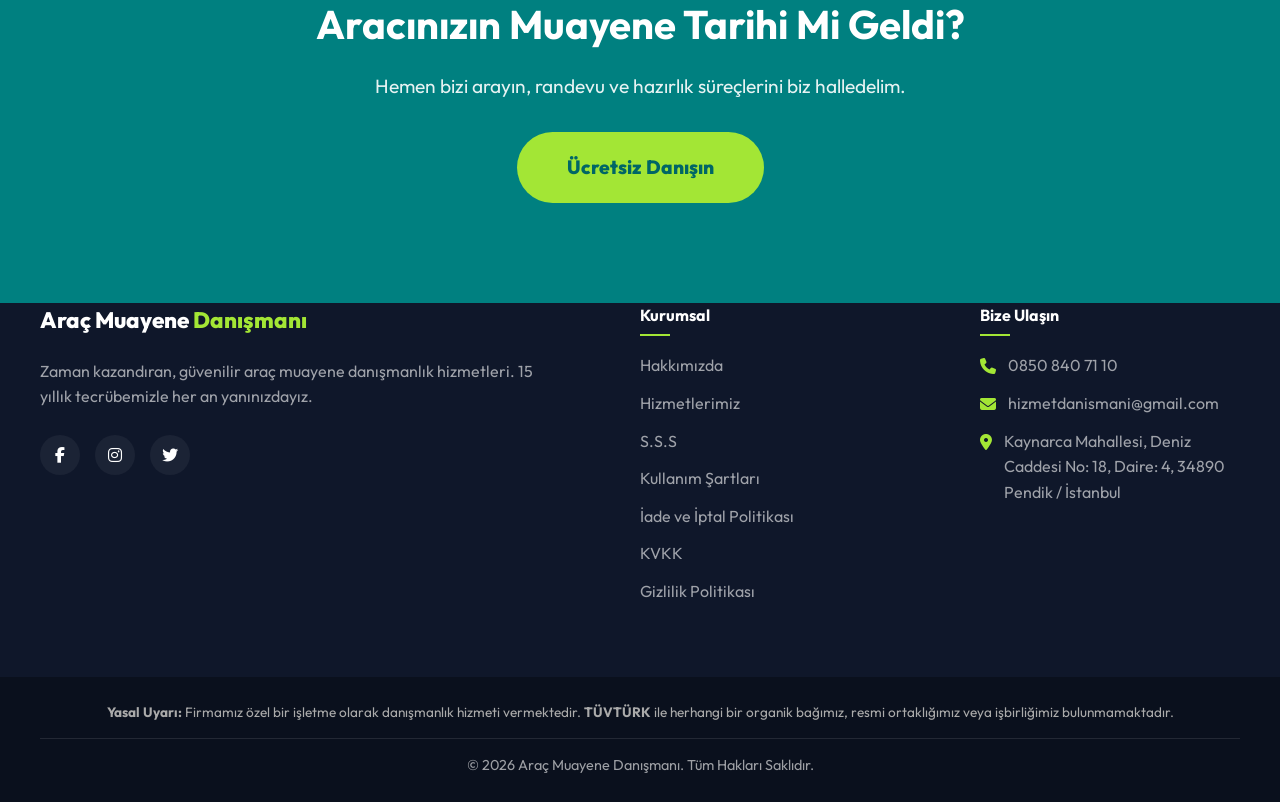
==== commit e838c1fc: "feat: update WhatsApp phone number to 05515342758" ====
--- a/index.html
+++ b/index.html
@@ -307,7 +307,7 @@
 
     <!-- Floating Actions -->
     <div class="floating-container">
-        <a href="https://wa.me/908508407110" target="_blank" class="floating-btn whatsapp-btn" title="WhatsApp Destek">
+        <a href="https://wa.me/905515342758" target="_blank" class="floating-btn whatsapp-btn" title="WhatsApp Destek">
             <i class="fab fa-whatsapp"></i>
             <span class="btn-tooltip" style="background: #25d366;">WhatsApp Destek</span>
         </a>
